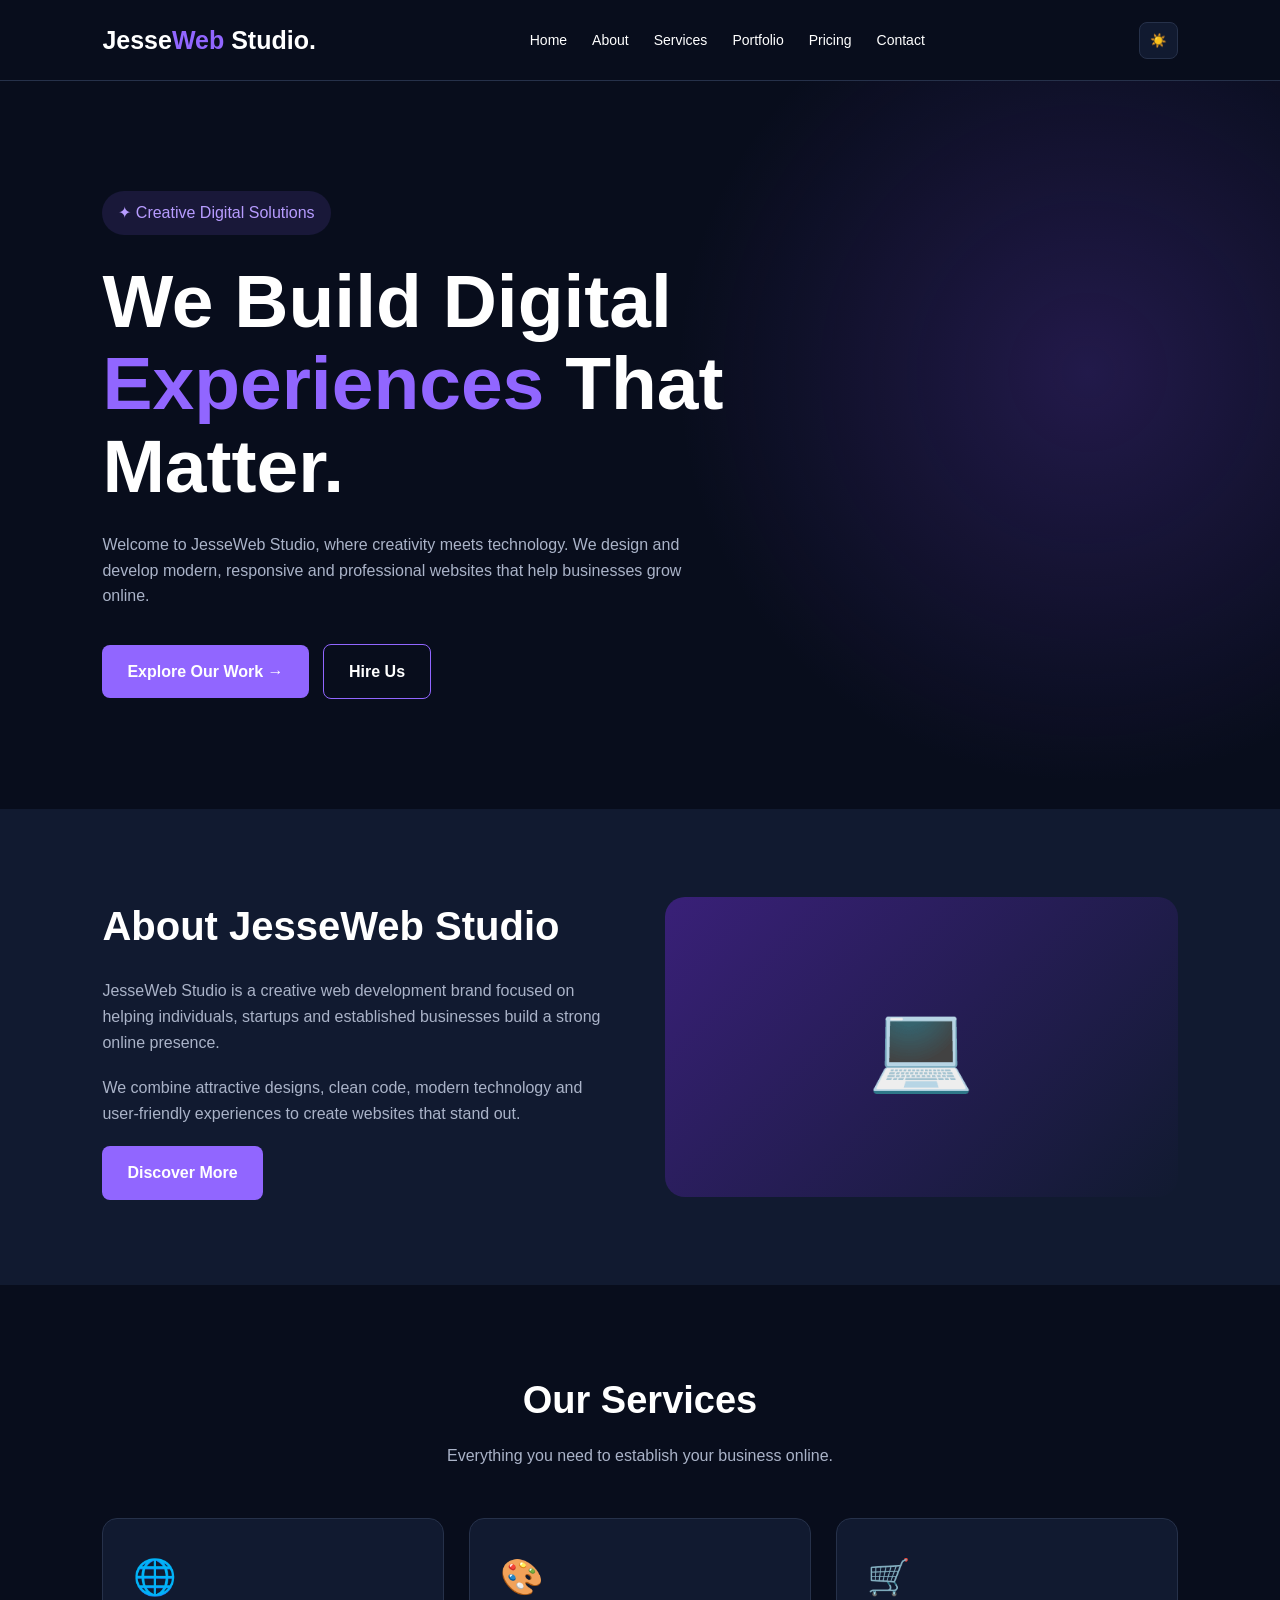
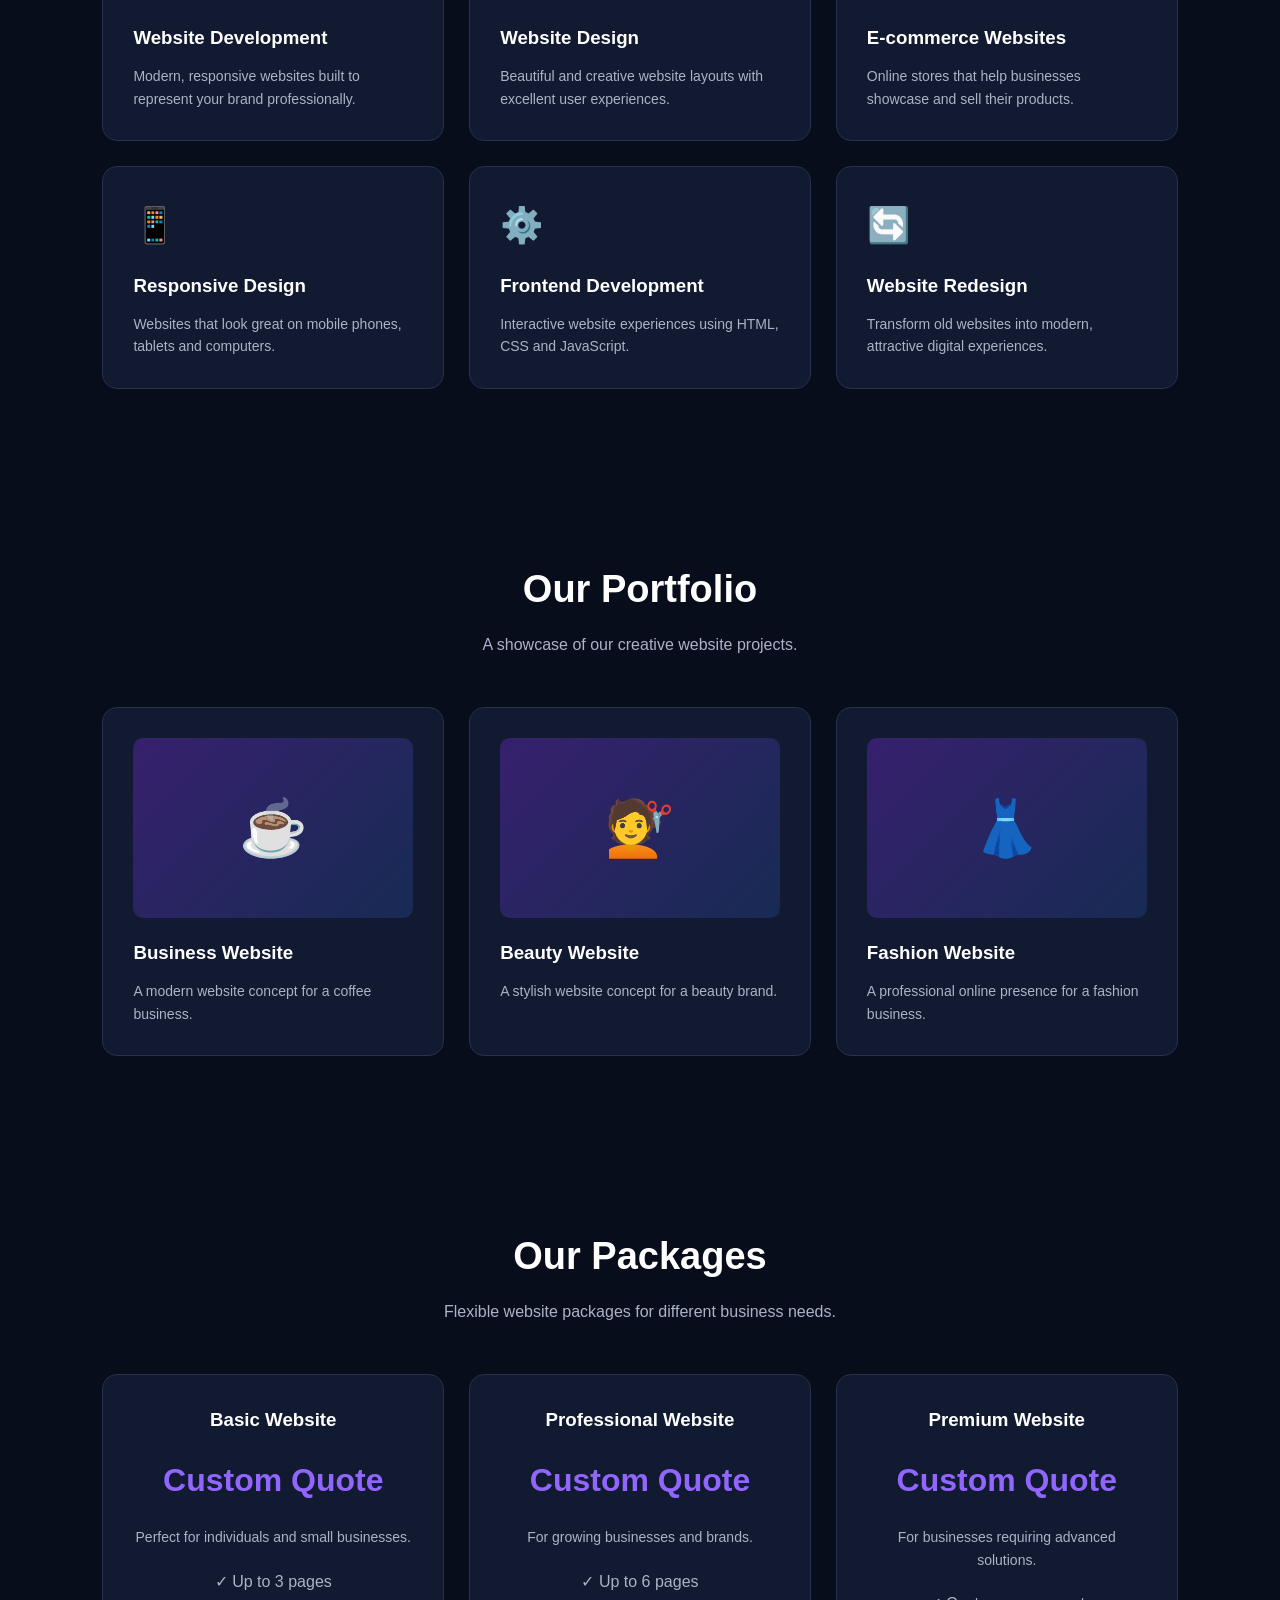
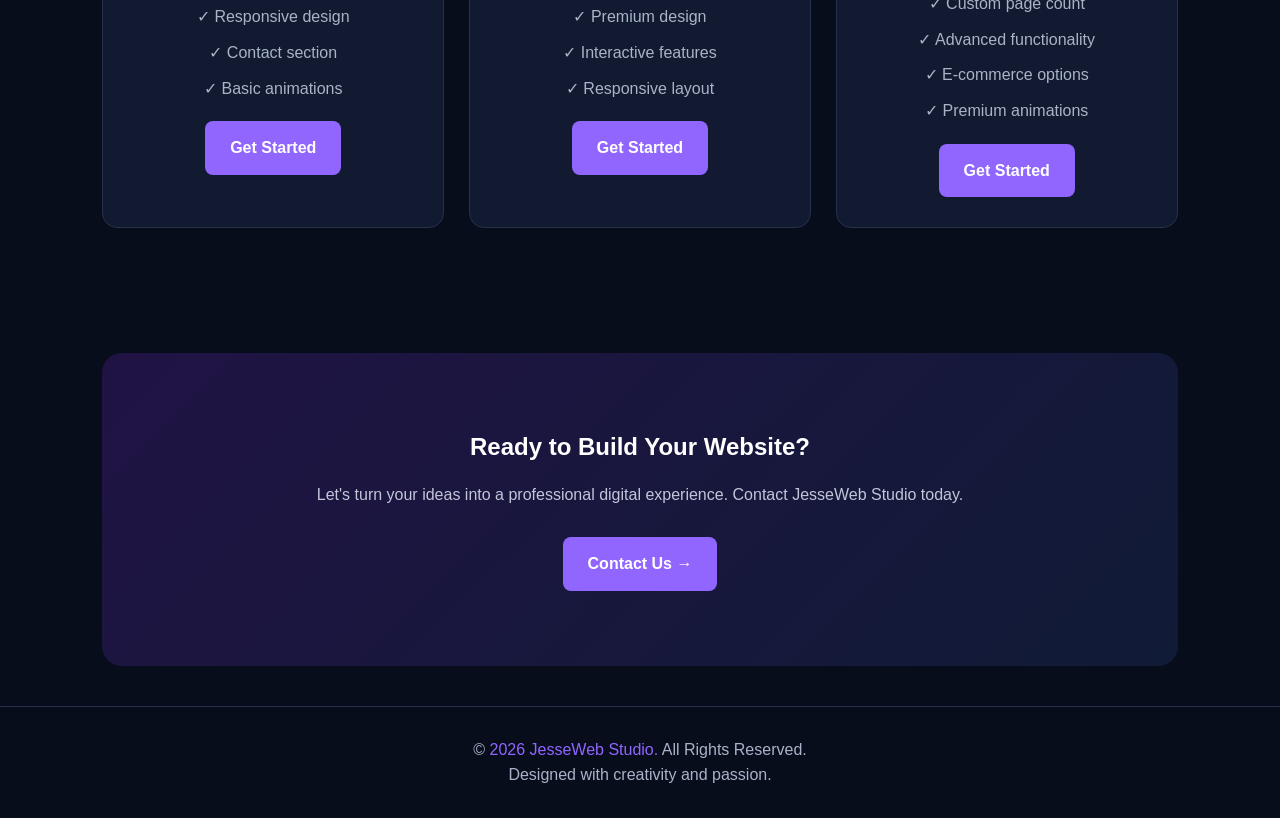
==== index.html @ 9bb4f91e "Add initial HTML structure for JesseWeb Studio This commit adds a complete HTML structure for the Je" ====
<!DOCTYPE html>
<html lang="en">
<head>
<meta charset="UTF-8">
<meta name="viewport" content="width=device-width, initial-scale=1.0">
<title>JesseWeb Studio | Web Development Agency</title>

<style>
* {
    margin: 0;
    padding: 0;
    box-sizing: border-box;
    scroll-behavior: smooth;
}

:root {
    --bg: #080d1c;
    --card: #111a30;
    --text: #ffffff;
    --muted: #aab3c8;
    --accent: #9166ff;
    --border: #26314a;
}

body.light {
    --bg: #f5f5ff;
    --card: #ffffff;
    --text: #15172b;
    --muted: #555d70;
    --border: #dedff0;
}

body {
    font-family: Arial, sans-serif;
    background: var(--bg);
    color: var(--text);
    transition: 0.4s;
    line-height: 1.6;
}

header {
    display: flex;
    justify-content: space-between;
    align-items: center;
    padding: 20px 8%;
    position: sticky;
    top: 0;
    z-index: 1000;
    background: var(--bg);
    border-bottom: 1px solid var(--border);
}

.logo {
    font-size: 25px;
    font-weight: bold;
}

.logo span {
    color: var(--accent);
}

nav {
    display: flex;
    gap: 25px;
}

nav a {
    text-decoration: none;
    color: var(--text);
    font-size: 14px;
}

nav a:hover {
    color: var(--accent);
}

.header-actions {
    display: flex;
    align-items: center;
    gap: 15px;
}

#themeBtn, .menu-btn {
    background: var(--card);
    color: var(--text);
    border: 1px solid var(--border);
    padding: 10px;
    border-radius: 8px;
    cursor: pointer;
}

.menu-btn {
    display: none;
}

.hero {
    min-height: 680px;
    padding: 110px 8%;
    display: flex;
    align-items: center;
    background:
      radial-gradient(circle at 85% 40%, #5632a655, transparent 35%),
      var(--bg);
}

.hero-content {
    max-width: 750px;
    animation: appear 1s ease;
}

.tag {
    color: #b79cff;
    background: #9166ff20;
    padding: 9px 16px;
    border-radius: 30px;
    display: inline-block;
    margin-bottom: 25px;
}

.hero h1 {
    font-size: clamp(42px, 7vw, 75px);
    line-height: 1.1;
    margin-bottom: 25px;
}

.hero h1 span {
    color: var(--accent);
}

.hero p {
    color: var(--muted);
    max-width: 580px;
    margin-bottom: 35px;
}

.btn {
    display: inline-block;
    background: var(--accent);
    color: white;
    padding: 14px 25px;
    text-decoration: none;
    border-radius: 8px;
    font-weight: bold;
    border: none;
    cursor: pointer;
    transition: 0.3s;
}

.btn:hover {
    transform: translateY(-4px);
    box-shadow: 0 10px 30px #9166ff55;
}

.btn-outline {
    background: transparent;
    border: 1px solid var(--accent);
    margin-left: 10px;
}

section {
    padding: 85px 8%;
}

.section-heading {
    text-align: center;
    margin-bottom: 50px;
}

.section-heading h2 {
    font-size: 38px;
    margin-bottom: 12px;
}

.section-heading p {
    color: var(--muted);
}

.services-grid, .portfolio-grid, .pricing-grid {
    display: grid;
    grid-template-columns: repeat(3, 1fr);
    gap: 25px;
}

.service-card, .project-card, .price-card {
    background: var(--card);
    padding: 30px;
    border: 1px solid var(--border);
    border-radius: 15px;
    transition: 0.4s;
}

.service-card:hover, .project-card:hover, .price-card:hover {
    transform: translateY(-10px);
    border-color: var(--accent);
}

.service-icon {
    font-size: 35px;
    margin-bottom: 18px;
}

.service-card h3, .project-card h3 {
    margin-bottom: 12px;
}

.service-card p, .project-card p, .price-card p {
    color: var(--muted);
    font-size: 14px;
}

.about {
    background: var(--card);
    display: grid;
    grid-template-columns: 1fr 1fr;
    gap: 50px;
    align-items: center;
}

.about h2 {
    font-size: 40px;
    margin-bottom: 20px;
}

.about p {
    color: var(--muted);
    margin-bottom: 20px;
}

.about-visual {
    min-height: 300px;
    display: grid;
    place-items: center;
    border-radius: 20px;
    background: linear-gradient(135deg, #392078, #111a30);
    font-size: 85px;
}

.project-preview {
    height: 180px;
    display: grid;
    place-items: center;
    background: linear-gradient(135deg, #37206e, #172b53);
    border-radius: 10px;
    margin-bottom: 20px;
    font-size: 55px;
}

.price-card {
    text-align: center;
}

.price-card h3 {
    margin-bottom: 15px;
}

.price {
    font-size: 32px;
    color: var(--accent);
    font-weight: bold;
    margin: 20px 0;
}

.price-card ul {
    list-style: none;
    color: var(--muted);
    margin: 20px 0;
}

.price-card li {
    margin: 10px 0;
}

.contact {
    text-align: center;
    background: linear-gradient(135deg, #201344, #101b36);
    border-radius: 20px;
    margin: 40px 8%;
    padding: 75px 25px;
}

.contact p {
    color: #c1c6d9;
    margin: 15px 0 30px;
}

footer {
    text-align: center;
    padding: 30px;
    color: var(--muted);
    border-top: 1px solid var(--border);
}

footer span {
    color: var(--accent);
}

.reveal {
    opacity: 0;
    transform: translateY(35px);
    transition: 0.8s;
}

.reveal.show {
    opacity: 1;
    transform: translateY(0);
}

@keyframes appear {
    from { opacity: 0; transform: translateY(30px); }
    to { opacity: 1; transform: translateY(0); }
}

@media(max-width: 850px) {
    nav {
        display: none;
        position: absolute;
        top: 75px;
        left: 0;
        width: 100%;
        padding: 25px;
        background: var(--card);
        flex-direction: column;
        text-align: center;
    }

    nav.active {
        display: flex;
    }

    .menu-btn {
        display: block;
    }

    .services-grid, .portfolio-grid, .pricing-grid {
        grid-template-columns: repeat(2, 1fr);
    }

    .about {
        grid-template-columns: 1fr;
    }
}

@media(max-width: 550px) {
    header { padding: 17px 5%; }
    .logo { font-size: 20px; }
    .hero { padding: 90px 6%; min-height: 580px; }
    section { padding: 65px 6%; }
    .services-grid, .portfolio-grid, .pricing-grid {
        grid-template-columns: 1fr;
    }
    .btn-outline {
        margin: 12px 0 0;
    }
    .contact { margin: 20px 5%; }
}
</style>
</head>

<body>

<header>
    <div class="logo">Jesse<span>Web</span> Studio.</div>

    <nav id="navLinks">
        <a href="#home">Home</a>
        <a href="#about">About</a>
        <a href="#services">Services</a>
        <a href="#portfolio">Portfolio</a>
        <a href="#pricing">Pricing</a>
        <a href="#contact">Contact</a>
    </nav>

    <div class="header-actions">
        <button id="themeBtn" aria-label="Toggle theme">☀️</button>
        <button class="menu-btn" id="menuBtn" aria-label="Open menu">☰</button>
    </div>
</header>

<main>
<section class="hero" id="home">
    <div class="hero-content">
        <span class="tag">✦ Creative Digital Solutions</span>

        <h1>We Build Digital
        <span>Experiences</span>
        That Matter.</h1>

        <p>
            Welcome to JesseWeb Studio, where creativity meets technology.
            We design and develop modern, responsive and professional
            websites that help businesses grow online.
        </p>

        <a href="#portfolio" class="btn">Explore Our Work →</a>
        <a href="#contact" class="btn btn-outline">Hire Us</a>
    </div>
</section>

<section class="about reveal" id="about">
    <div>
        <h2>About JesseWeb Studio</h2>
        <p>
            JesseWeb Studio is a creative web development brand focused
            on helping individuals, startups and established businesses
            build a strong online presence.
        </p>
        <p>
            We combine attractive designs, clean code, modern technology
            and user-friendly experiences to create websites that stand out.
        </p>
        <a href="#services" class="btn">Discover More</a>
    </div>

    <div class="about-visual">💻</div>
</section>

<section id="services">
    <div class="section-heading reveal">
        <h2>Our Services</h2>
        <p>Everything you need to establish your business online.</p>
    </div>

    <div class="services-grid">
        <div class="service-card reveal">
            <div class="service-icon">🌐</div>
            <h3>Website Development</h3>
            <p>Modern, responsive websites built to represent your brand professionally.</p>
        </div>

        <div class="service-card reveal">
            <div class="service-icon">🎨</div>
            <h3>Website Design</h3>
            <p>Beautiful and creative website layouts with excellent user experiences.</p>
        </div>

        <div class="service-card reveal">
            <div class="service-icon">🛒</div>
            <h3>E-commerce Websites</h3>
            <p>Online stores that help businesses showcase and sell their products.</p>
        </div>

        <div class="service-card reveal">
            <div class="service-icon">📱</div>
            <h3>Responsive Design</h3>
            <p>Websites that look great on mobile phones, tablets and computers.</p>
        </div>

        <div class="service-card reveal">
            <div class="service-icon">⚙️</div>
            <h3>Frontend Development</h3>
            <p>Interactive website experiences using HTML, CSS and JavaScript.</p>
        </div>

        <div class="service-card reveal">
            <div class="service-icon">🔄</div>
            <h3>Website Redesign</h3>
            <p>Transform old websites into modern, attractive digital experiences.</p>
        </div>
    </div>
</section>

<section id="portfolio">
    <div class="section-heading reveal">
        <h2>Our Portfolio</h2>
        <p>A showcase of our creative website projects.</p>
    </div>

    <div class="portfolio-grid">
        <div class="project-card reveal">
            <div class="project-preview">☕</div>
            <h3>Business Website</h3>
            <p>A modern website concept for a coffee business.</p>
        </div>

        <div class="project-card reveal">
            <div class="project-preview">💇</div>
            <h3>Beauty Website</h3>
            <p>A stylish website concept for a beauty brand.</p>
        </div>

        <div class="project-card reveal">
            <div class="project-preview">👗</div>
            <h3>Fashion Website</h3>
            <p>A professional online presence for a fashion business.</p>
        </div>
    </div>
</section>

<section id="pricing">
    <div class="section-heading reveal">
        <h2>Our Packages</h2>
        <p>Flexible website packages for different business needs.</p>
    </div>

    <div class="pricing-grid">
        <div class="price-card reveal">
            <h3>Basic Website</h3>
            <div class="price">Custom Quote</div>
            <p>Perfect for individuals and small businesses.</p>
            <ul>
                <li>✓ Up to 3 pages</li>
                <li>✓ Responsive design</li>
                <li>✓ Contact section</li>
                <li>✓ Basic animations</li>
            </ul>
            <a href="#contact" class="btn">Get Started</a>
        </div>

        <div class="price-card reveal">
            <h3>Professional Website</h3>
            <div class="price">Custom Quote</div>
            <p>For growing businesses and brands.</p>
            <ul>
                <li>✓ Up to 6 pages</li>
                <li>✓ Premium design</li>
                <li>✓ Interactive features</li>
                <li>✓ Responsive layout</li>
            </ul>
            <a href="#contact" class="btn">Get Started</a>
        </div>

        <div class="price-card reveal">
            <h3>Premium Website</h3>
            <div class="price">Custom Quote</div>
            <p>For businesses requiring advanced solutions.</p>
            <ul>
                <li>✓ Custom page count</li>
                <li>✓ Advanced functionality</li>
                <li>✓ E-commerce options</li>
                <li>✓ Premium animations</li>
            </ul>
            <a href="#contact" class="btn">Get Started</a>
        </div>
    </div>
</section>

<section class="contact reveal" id="contact">
    <h2>Ready to Build Your Website?</h2>
    <p>
        Let's turn your ideas into a professional digital experience.
        Contact JesseWeb Studio today.
    </p>
    <a href="mailto:your-email@example.com" class="btn">
        Contact Us →
    </a>
</section>
</main>

<footer>
    <p>© <span id="year"></span> <span>JesseWeb Studio.</span> All Rights Reserved.</p>
    <p>Designed with creativity and passion.</p>
</footer>

<script>
// MOBILE NAVIGATION
const menuBtn = document.getElementById("menuBtn");
const navLinks = document.getElementById("navLinks");

menuBtn.addEventListener("click", () => {
    navLinks.classList.toggle("active");
    menuBtn.textContent =
        navLinks.classList.contains("active") ? "✕" : "☰";
});

document.querySelectorAll("#navLinks a").forEach(link => {
    link.addEventListener("click", () => {
        navLinks.classList.remove("active");
        menuBtn.textContent = "☰";
    });
});

// DARK AND LIGHT MODE
const themeBtn = document.getElementById("themeBtn");

themeBtn.addEventListener("click", () => {
    document.body.classList.toggle("light");

    themeBtn.textContent =
        document.body.classList.contains("light") ? "🌙" : "☀️";
});

// SCROLL ANIMATIONS
const observer = new IntersectionObserver(entries => {
    entries.forEach(entry => {
        if (entry.isIntersecting) {
            entry.target.classList.add("show");
        }
    });
}, { threshold: 0.12 });

document.querySelectorAll(".reveal").forEach(element => {
    observer.observe(element);
});

// AUTOMATIC COPYRIGHT YEAR
document.getElementById("year").textContent =
    new Date().getFullYear();

</script>

</body>
</html>
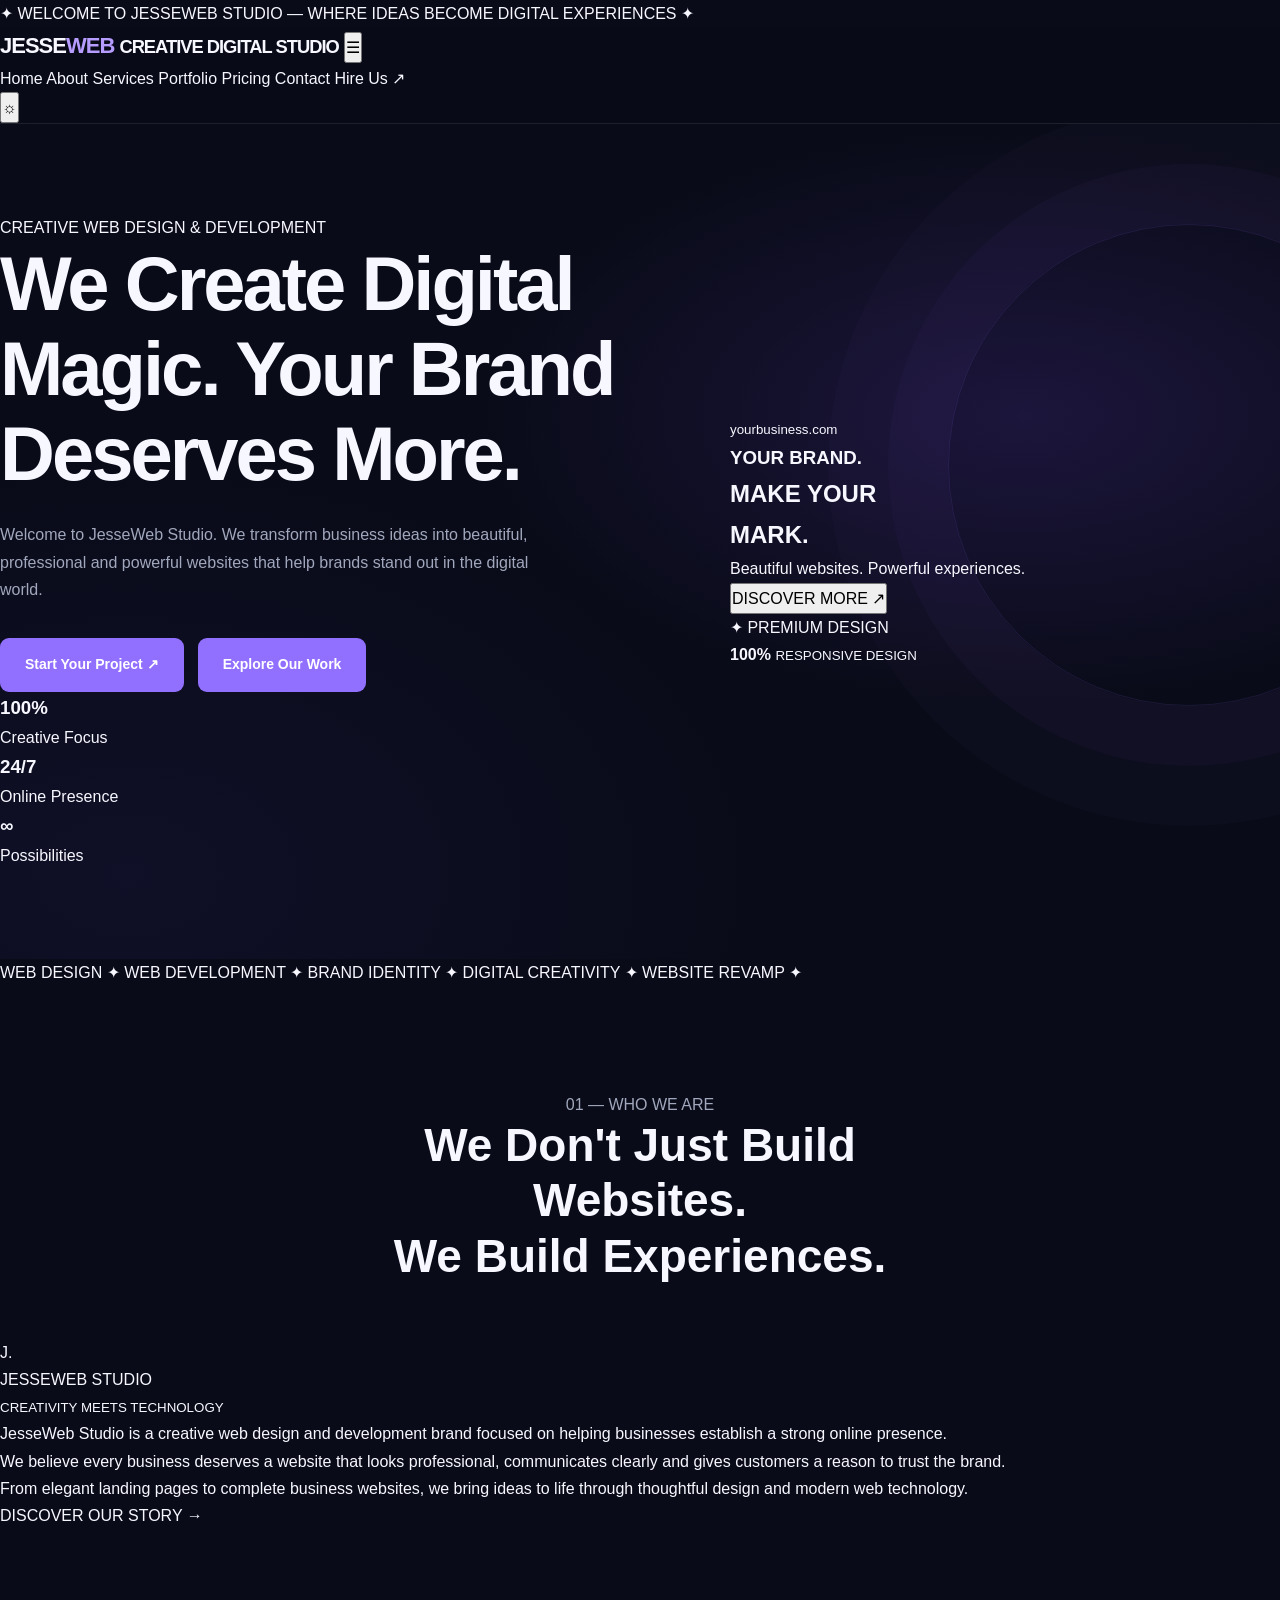
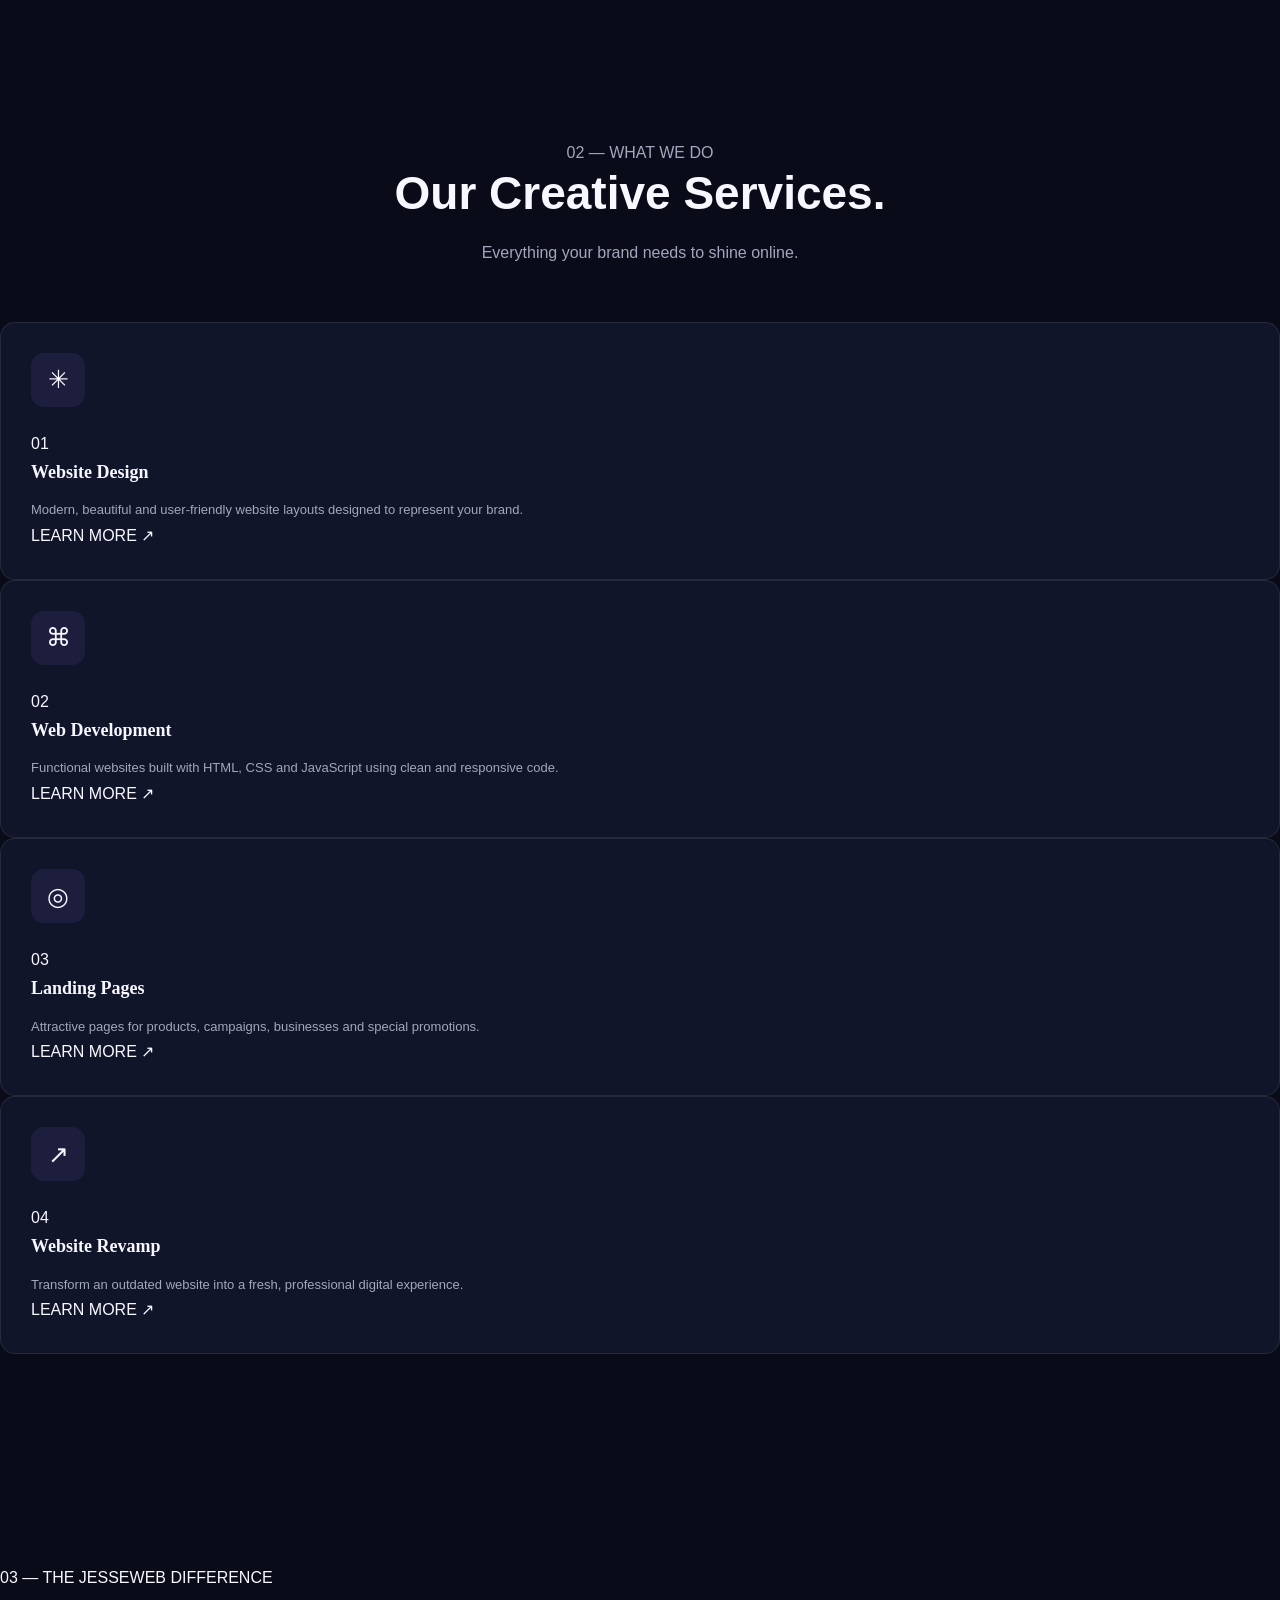
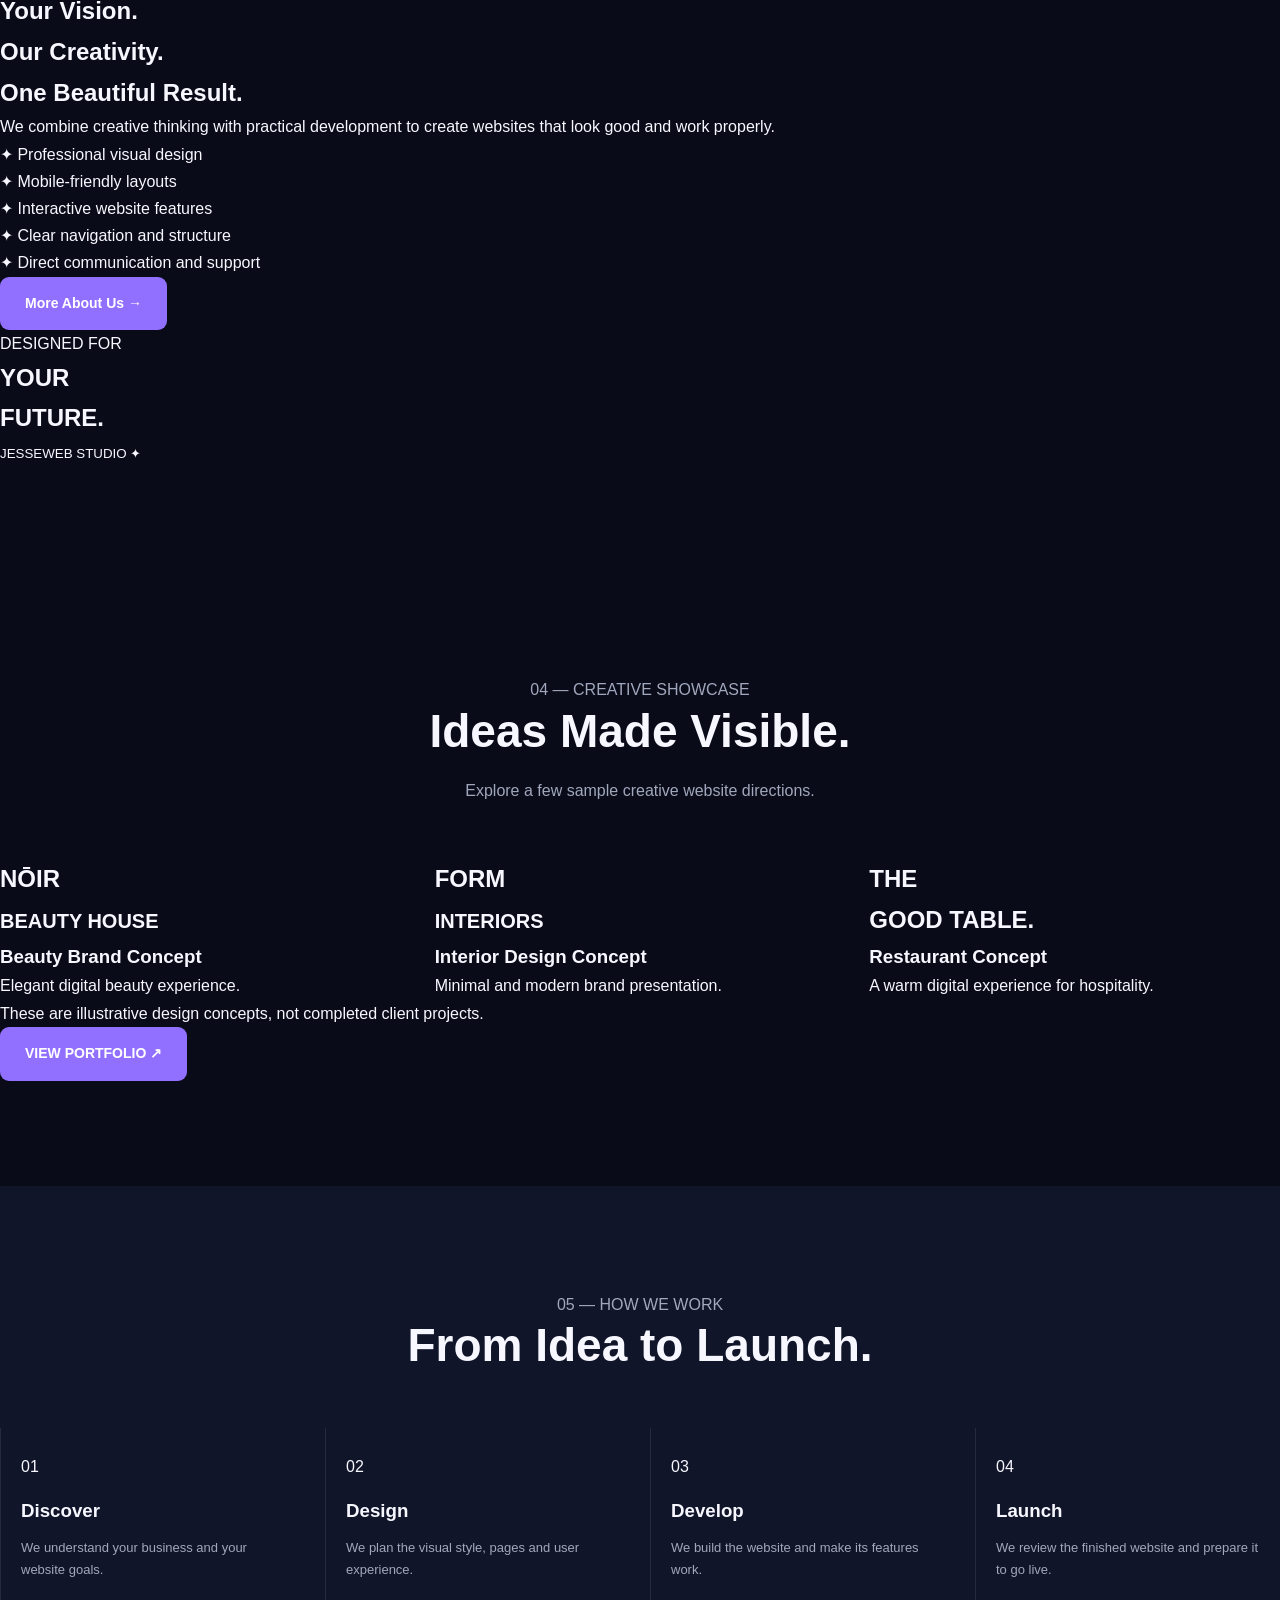
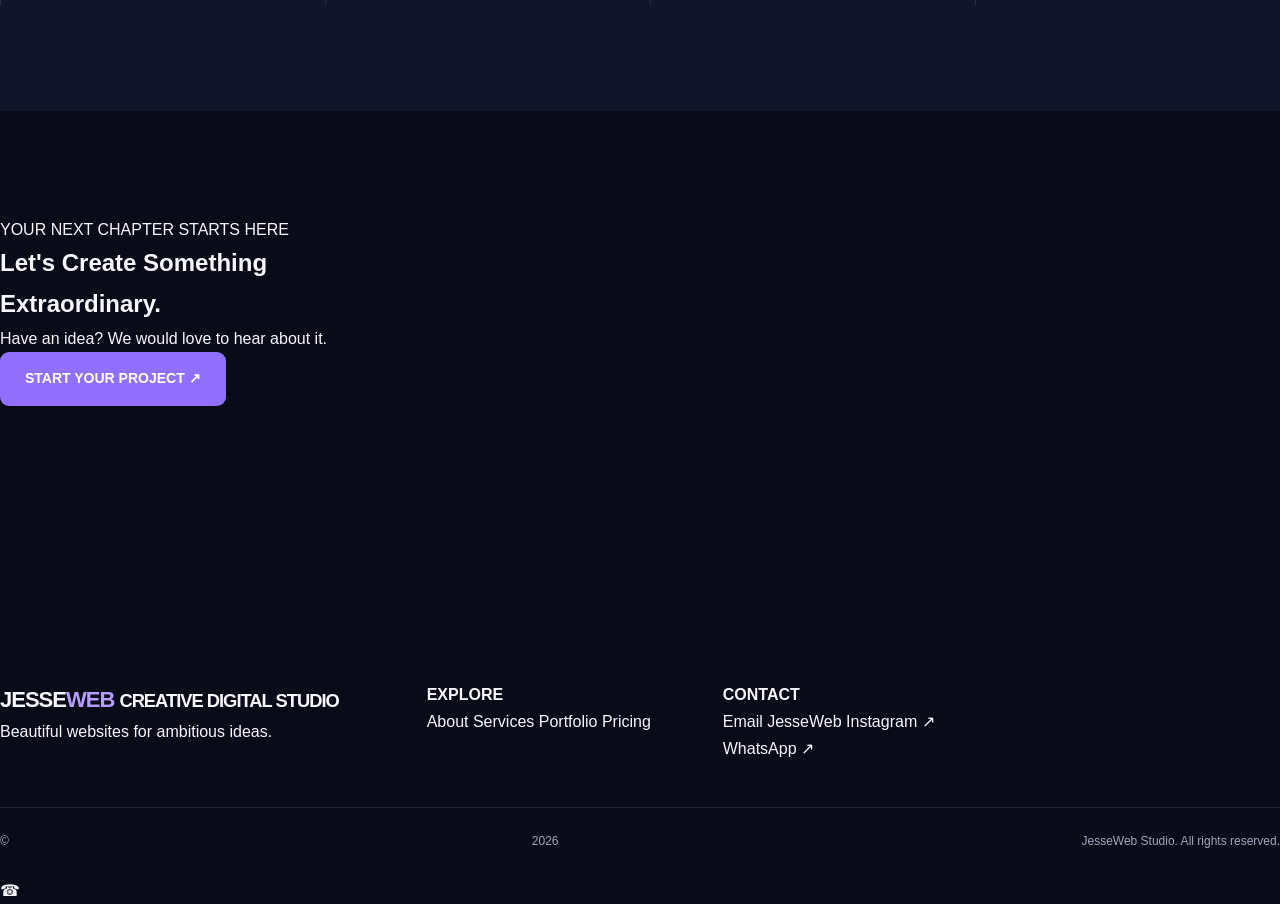
==== commit a2b9987d: "Enhance index.html with meta tags and layout updates Added meta description and stylesheet link, upd" ====
--- a/index.html
+++ b/index.html
@@ -2,602 +2,398 @@
 <!DOCTYPE html>
 <html lang="en">
 <head>
-<meta charset="UTF-8">
-<meta name="viewport" content="width=device-width, initial-scale=1.0">
-<title>JesseWeb Studio | Web Development Agency</title>
-
-<style>
-* {
-    margin: 0;
-    padding: 0;
-    box-sizing: border-box;
-    scroll-behavior: smooth;
-}
-
-:root {
-    --bg: #080d1c;
-    --card: #111a30;
-    --text: #ffffff;
-    --muted: #aab3c8;
-    --accent: #9166ff;
-    --border: #26314a;
-}
-
-body.light {
-    --bg: #f5f5ff;
-    --card: #ffffff;
-    --text: #15172b;
-    --muted: #555d70;
-    --border: #dedff0;
-}
-
-body {
-    font-family: Arial, sans-serif;
-    background: var(--bg);
-    color: var(--text);
-    transition: 0.4s;
-    line-height: 1.6;
-}
-
-header {
-    display: flex;
-    justify-content: space-between;
-    align-items: center;
-    padding: 20px 8%;
-    position: sticky;
-    top: 0;
-    z-index: 1000;
-    background: var(--bg);
-    border-bottom: 1px solid var(--border);
-}
-
-.logo {
-    font-size: 25px;
-    font-weight: bold;
-}
-
-.logo span {
-    color: var(--accent);
-}
-
-nav {
-    display: flex;
-    gap: 25px;
-}
-
-nav a {
-    text-decoration: none;
-    color: var(--text);
-    font-size: 14px;
-}
-
-nav a:hover {
-    color: var(--accent);
-}
-
-.header-actions {
-    display: flex;
-    align-items: center;
-    gap: 15px;
-}
-
-#themeBtn, .menu-btn {
-    background: var(--card);
-    color: var(--text);
-    border: 1px solid var(--border);
-    padding: 10px;
-    border-radius: 8px;
-    cursor: pointer;
-}
-
-.menu-btn {
-    display: none;
-}
-
-.hero {
-    min-height: 680px;
-    padding: 110px 8%;
-    display: flex;
-    align-items: center;
-    background:
-      radial-gradient(circle at 85% 40%, #5632a655, transparent 35%),
-      var(--bg);
-}
-
-.hero-content {
-    max-width: 750px;
-    animation: appear 1s ease;
-}
-
-.tag {
-    color: #b79cff;
-    background: #9166ff20;
-    padding: 9px 16px;
-    border-radius: 30px;
-    display: inline-block;
-    margin-bottom: 25px;
-}
-
-.hero h1 {
-    font-size: clamp(42px, 7vw, 75px);
-    line-height: 1.1;
-    margin-bottom: 25px;
-}
-
-.hero h1 span {
-    color: var(--accent);
-}
-
-.hero p {
-    color: var(--muted);
-    max-width: 580px;
-    margin-bottom: 35px;
-}
-
-.btn {
-    display: inline-block;
-    background: var(--accent);
-    color: white;
-    padding: 14px 25px;
-    text-decoration: none;
-    border-radius: 8px;
-    font-weight: bold;
-    border: none;
-    cursor: pointer;
-    transition: 0.3s;
-}
-
-.btn:hover {
-    transform: translateY(-4px);
-    box-shadow: 0 10px 30px #9166ff55;
-}
-
-.btn-outline {
-    background: transparent;
-    border: 1px solid var(--accent);
-    margin-left: 10px;
-}
-
-section {
-    padding: 85px 8%;
-}
-
-.section-heading {
-    text-align: center;
-    margin-bottom: 50px;
-}
-
-.section-heading h2 {
-    font-size: 38px;
-    margin-bottom: 12px;
-}
-
-.section-heading p {
-    color: var(--muted);
-}
-
-.services-grid, .portfolio-grid, .pricing-grid {
-    display: grid;
-    grid-template-columns: repeat(3, 1fr);
-    gap: 25px;
-}
-
-.service-card, .project-card, .price-card {
-    background: var(--card);
-    padding: 30px;
-    border: 1px solid var(--border);
-    border-radius: 15px;
-    transition: 0.4s;
-}
-
-.service-card:hover, .project-card:hover, .price-card:hover {
-    transform: translateY(-10px);
-    border-color: var(--accent);
-}
-
-.service-icon {
-    font-size: 35px;
-    margin-bottom: 18px;
-}
-
-.service-card h3, .project-card h3 {
-    margin-bottom: 12px;
-}
-
-.service-card p, .project-card p, .price-card p {
-    color: var(--muted);
-    font-size: 14px;
-}
-
-.about {
-    background: var(--card);
-    display: grid;
-    grid-template-columns: 1fr 1fr;
-    gap: 50px;
-    align-items: center;
-}
-
-.about h2 {
-    font-size: 40px;
-    margin-bottom: 20px;
-}
-
-.about p {
-    color: var(--muted);
-    margin-bottom: 20px;
-}
-
-.about-visual {
-    min-height: 300px;
-    display: grid;
-    place-items: center;
-    border-radius: 20px;
-    background: linear-gradient(135deg, #392078, #111a30);
-    font-size: 85px;
-}
-
-.project-preview {
-    height: 180px;
-    display: grid;
-    place-items: center;
-    background: linear-gradient(135deg, #37206e, #172b53);
-    border-radius: 10px;
-    margin-bottom: 20px;
-    font-size: 55px;
-}
-
-.price-card {
-    text-align: center;
-}
-
-.price-card h3 {
-    margin-bottom: 15px;
-}
-
-.price {
-    font-size: 32px;
-    color: var(--accent);
-    font-weight: bold;
-    margin: 20px 0;
-}
-
-.price-card ul {
-    list-style: none;
-    color: var(--muted);
-    margin: 20px 0;
-}
-
-.price-card li {
-    margin: 10px 0;
-}
-
-.contact {
-    text-align: center;
-    background: linear-gradient(135deg, #201344, #101b36);
-    border-radius: 20px;
-    margin: 40px 8%;
-    padding: 75px 25px;
-}
-
-.contact p {
-    color: #c1c6d9;
-    margin: 15px 0 30px;
-}
-
-footer {
-    text-align: center;
-    padding: 30px;
-    color: var(--muted);
-    border-top: 1px solid var(--border);
-}
-
-footer span {
-    color: var(--accent);
-}
-
-.reveal {
-    opacity: 0;
-    transform: translateY(35px);
-    transition: 0.8s;
-}
-
-.reveal.show {
-    opacity: 1;
-    transform: translateY(0);
-}
-
-@keyframes appear {
-    from { opacity: 0; transform: translateY(30px); }
-    to { opacity: 1; transform: translateY(0); }
-}
-
-@media(max-width: 850px) {
-    nav {
-        display: none;
-        position: absolute;
-        top: 75px;
-        left: 0;
-        width: 100%;
-        padding: 25px;
-        background: var(--card);
-        flex-direction: column;
-        text-align: center;
-    }
-
-    nav.active {
-        display: flex;
-    }
-
-    .menu-btn {
-        display: block;
-    }
-
-    .services-grid, .portfolio-grid, .pricing-grid {
-        grid-template-columns: repeat(2, 1fr);
-    }
-
-    .about {
-        grid-template-columns: 1fr;
-    }
-}
-
-@media(max-width: 550px) {
-    header { padding: 17px 5%; }
-    .logo { font-size: 20px; }
-    .hero { padding: 90px 6%; min-height: 580px; }
-    section { padding: 65px 6%; }
-    .services-grid, .portfolio-grid, .pricing-grid {
-        grid-template-columns: 1fr;
-    }
-    .btn-outline {
-        margin: 12px 0 0;
-    }
-    .contact { margin: 20px 5%; }
-}
-</style>
+    <meta charset="UTF-8">
+    <meta name="viewport" content="width=device-width, initial-scale=1.0">
+    <meta name="description" content="JesseWeb Studio creates beautiful, professional websites for businesses and brands.">
+    <title>JesseWeb Studio | Premium Web Design</title>
+    <link rel="stylesheet" href="style.css">
+    <script src="script.js" defer></script>
 </head>
-
 <body>
 
-<header>
-    <div class="logo">Jesse<span>Web</span> Studio.</div>
-
-    <nav id="navLinks">
-        <a href="#home">Home</a>
-        <a href="#about">About</a>
-        <a href="#services">Services</a>
-        <a href="#portfolio">Portfolio</a>
-        <a href="#pricing">Pricing</a>
-        <a href="#contact">Contact</a>
-    </nav>
-
-    <div class="header-actions">
-        <button id="themeBtn" aria-label="Toggle theme">☀️</button>
-        <button class="menu-btn" id="menuBtn" aria-label="Open menu">☰</button>
+    <!-- ANNOUNCEMENT -->
+    <div class="announcement">
+        ✦ WELCOME TO JESSEWEB STUDIO — WHERE IDEAS BECOME DIGITAL EXPERIENCES ✦
     </div>
-</header>
-
-<main>
-<section class="hero" id="home">
-    <div class="hero-content">
-        <span class="tag">✦ Creative Digital Solutions</span>
-
-        <h1>We Build Digital
-        <span>Experiences</span>
-        That Matter.</h1>
-
-        <p>
-            Welcome to JesseWeb Studio, where creativity meets technology.
-            We design and develop modern, responsive and professional
-            websites that help businesses grow online.
+
+    <!-- NAVIGATION -->
+    <header class="header">
+        <a href="index.html" class="logo">
+            JESSE<span>WEB</span>
+            <small>CREATIVE DIGITAL STUDIO</small>
+        </a>
+
+        <button class="menu-toggle" id="menuToggle">☰</button>
+
+        <nav id="mainNav">
+            <a href="index.html" class="active">Home</a>
+            <a href="about.html">About</a>
+            <a href="services.html">Services</a>
+            <a href="portfolio.html">Portfolio</a>
+            <a href="pricing.html">Pricing</a>
+            <a href="contact.html">Contact</a>
+            <a href="contact.html" class="nav-button">Hire Us ↗</a>
+        </nav>
+
+        <button id="themeToggle" class="theme-toggle">☼</button>
+    </header>
+
+    <!-- HERO -->
+    <section class="hero">
+        <div class="hero-content reveal">
+            <p class="eyebrow">CREATIVE WEB DESIGN & DEVELOPMENT</p>
+
+            <h1>
+                We Create
+                <span>Digital Magic.</span>
+                Your Brand Deserves More.
+            </h1>
+
+            <p class="hero-description">
+                Welcome to JesseWeb Studio. We transform business ideas
+                into beautiful, professional and powerful websites that
+                help brands stand out in the digital world.
+            </p>
+
+            <div class="hero-buttons">
+                <a href="contact.html" class="btn gold-btn">
+                    Start Your Project ↗
+                </a>
+
+                <a href="portfolio.html" class="btn outline-btn">
+                    Explore Our Work
+                </a>
+            </div>
+
+            <div class="hero-stats">
+                <div>
+                    <h3>100%</h3>
+                    <p>Creative Focus</p>
+                </div>
+
+                <div>
+                    <h3>24/7</h3>
+                    <p>Online Presence</p>
+                </div>
+
+                <div>
+                    <h3>∞</h3>
+                    <p>Possibilities</p>
+                </div>
+            </div>
+        </div>
+
+        <div class="hero-visual reveal">
+            <div class="gold-circle"></div>
+
+            <div class="website-preview">
+                <div class="preview-top">
+                    <span></span>
+                    <span></span>
+                    <span></span>
+                    <small>yourbusiness.com</small>
+                </div>
+
+                <div class="preview-content">
+                    <h3>YOUR BRAND.</h3>
+                    <h2>MAKE YOUR<br><span>MARK.</span></h2>
+                    <p>Beautiful websites. Powerful experiences.</p>
+                    <button>DISCOVER MORE ↗</button>
+                </div>
+            </div>
+
+            <div class="floating-card">
+                ✦ PREMIUM DESIGN
+            </div>
+
+            <div class="floating-card second-card">
+                <strong>100%</strong>
+                <small>RESPONSIVE DESIGN</small>
+            </div>
+        </div>
+    </section>
+
+    <!-- MOVING STRIP -->
+    <section class="moving-strip">
+        <div>
+            WEB DESIGN ✦ WEB DEVELOPMENT ✦ BRAND IDENTITY ✦
+            DIGITAL CREATIVITY ✦ WEBSITE REVAMP ✦
+        </div>
+    </section>
+
+    <!-- ABOUT PREVIEW -->
+    <section class="about-preview section">
+        <div class="section-heading reveal">
+            <p class="eyebrow">01 — WHO WE ARE</p>
+            <h2>We Don't Just Build Websites.<br>
+                <span>We Build Experiences.</span>
+            </h2>
+        </div>
+
+        <div class="about-columns">
+            <div class="about-decoration reveal">
+                <div class="big-letter">J.</div>
+                <p>JESSEWEB STUDIO</p>
+                <small>CREATIVITY MEETS TECHNOLOGY</small>
+            </div>
+
+            <div class="about-text reveal">
+                <p>
+                    JesseWeb Studio is a creative web design and development
+                    brand focused on helping businesses establish a strong
+                    online presence.
+                </p>
+
+                <p>
+                    We believe every business deserves a website that looks
+                    professional, communicates clearly and gives customers
+                    a reason to trust the brand.
+                </p>
+
+                <p>
+                    From elegant landing pages to complete business websites,
+                    we bring ideas to life through thoughtful design and
+                    modern web technology.
+                </p>
+
+                <a href="about.html" class="text-link">
+                    DISCOVER OUR STORY →
+                </a>
+            </div>
+        </div>
+    </section>
+
+    <!-- SERVICES -->
+    <section class="services-section section">
+        <div class="section-heading reveal">
+            <p class="eyebrow">02 — WHAT WE DO</p>
+            <h2>Our Creative <span>Services.</span></h2>
+            <p>Everything your brand needs to shine online.</p>
+        </div>
+
+        <div class="service-grid">
+            <article class="service-card reveal">
+                <div class="service-icon">✳</div>
+                <span>01</span>
+                <h3>Website Design</h3>
+                <p>
+                    Modern, beautiful and user-friendly website layouts
+                    designed to represent your brand.
+                </p>
+                <a href="services.html">LEARN MORE ↗</a>
+            </article>
+
+            <article class="service-card reveal">
+                <div class="service-icon">⌘</div>
+                <span>02</span>
+                <h3>Web Development</h3>
+                <p>
+                    Functional websites built with HTML, CSS and JavaScript
+                    using clean and responsive code.
+                </p>
+                <a href="services.html">LEARN MORE ↗</a>
+            </article>
+
+            <article class="service-card reveal">
+                <div class="service-icon">◎</div>
+                <span>03</span>
+                <h3>Landing Pages</h3>
+                <p>
+                    Attractive pages for products, campaigns, businesses
+                    and special promotions.
+                </p>
+                <a href="services.html">LEARN MORE ↗</a>
+            </article>
+
+            <article class="service-card reveal">
+                <div class="service-icon">↗</div>
+                <span>04</span>
+                <h3>Website Revamp</h3>
+                <p>
+                    Transform an outdated website into a fresh,
+                    professional digital experience.
+                </p>
+                <a href="services.html">LEARN MORE ↗</a>
+            </article>
+        </div>
+    </section>
+
+    <!-- WHY CHOOSE US -->
+    <section class="why-section section">
+        <div class="why-text reveal">
+            <p class="eyebrow">03 — THE JESSEWEB DIFFERENCE</p>
+
+            <h2>
+                Your Vision.<br>
+                Our Creativity.<br>
+                <span>One Beautiful Result.</span>
+            </h2>
+
+            <p>
+                We combine creative thinking with practical development
+                to create websites that look good and work properly.
+            </p>
+
+            <ul>
+                <li>✦ Professional visual design</li>
+                <li>✦ Mobile-friendly layouts</li>
+                <li>✦ Interactive website features</li>
+                <li>✦ Clear navigation and structure</li>
+                <li>✦ Direct communication and support</li>
+            </ul>
+
+            <a href="about.html" class="btn gold-btn">
+                More About Us →
+            </a>
+        </div>
+
+        <div class="why-art reveal">
+            <div class="why-art-inner">
+                <p>DESIGNED FOR</p>
+                <h2>YOUR<br><span>FUTURE.</span></h2>
+                <div class="gold-line"></div>
+                <small>JESSEWEB STUDIO ✦</small>
+            </div>
+        </div>
+    </section>
+
+    <!-- PORTFOLIO -->
+    <section class="portfolio-section section">
+        <div class="section-heading reveal">
+            <p class="eyebrow">04 — CREATIVE SHOWCASE</p>
+            <h2>Ideas Made <span>Visible.</span></h2>
+            <p>Explore a few sample creative website directions.</p>
+        </div>
+
+        <div class="portfolio-grid">
+            <article class="portfolio-card reveal">
+                <div class="portfolio-art beauty">
+                    <h2>NŌIR<br><small>BEAUTY HOUSE</small></h2>
+                </div>
+                <h3>Beauty Brand Concept</h3>
+                <p>Elegant digital beauty experience.</p>
+            </article>
+
+            <article class="portfolio-card reveal">
+                <div class="portfolio-art interior">
+                    <h2>FORM<br><small>INTERIORS</small></h2>
+                </div>
+                <h3>Interior Design Concept</h3>
+                <p>Minimal and modern brand presentation.</p>
+            </article>
+
+            <article class="portfolio-card reveal">
+                <div class="portfolio-art restaurant">
+                    <h2>THE<br>GOOD TABLE.</h2>
+                </div>
+                <h3>Restaurant Concept</h3>
+                <p>A warm digital experience for hospitality.</p>
+            </article>
+        </div>
+
+        <p class="small-note">
+            These are illustrative design concepts, not completed client projects.
         </p>
 
-        <a href="#portfolio" class="btn">Explore Our Work →</a>
-        <a href="#contact" class="btn btn-outline">Hire Us</a>
-    </div>
-</section>
-
-<section class="about reveal" id="about">
-    <div>
-        <h2>About JesseWeb Studio</h2>
-        <p>
-            JesseWeb Studio is a creative web development brand focused
-            on helping individuals, startups and established businesses
-            build a strong online presence.
-        </p>
-        <p>
-            We combine attractive designs, clean code, modern technology
-            and user-friendly experiences to create websites that stand out.
-        </p>
-        <a href="#services" class="btn">Discover More</a>
-    </div>
-
-    <div class="about-visual">💻</div>
-</section>
-
-<section id="services">
-    <div class="section-heading reveal">
-        <h2>Our Services</h2>
-        <p>Everything you need to establish your business online.</p>
-    </div>
-
-    <div class="services-grid">
-        <div class="service-card reveal">
-            <div class="service-icon">🌐</div>
-            <h3>Website Development</h3>
-            <p>Modern, responsive websites built to represent your brand professionally.</p>
-        </div>
-
-        <div class="service-card reveal">
-            <div class="service-icon">🎨</div>
-            <h3>Website Design</h3>
-            <p>Beautiful and creative website layouts with excellent user experiences.</p>
-        </div>
-
-        <div class="service-card reveal">
-            <div class="service-icon">🛒</div>
-            <h3>E-commerce Websites</h3>
-            <p>Online stores that help businesses showcase and sell their products.</p>
-        </div>
-
-        <div class="service-card reveal">
-            <div class="service-icon">📱</div>
-            <h3>Responsive Design</h3>
-            <p>Websites that look great on mobile phones, tablets and computers.</p>
-        </div>
-
-        <div class="service-card reveal">
-            <div class="service-icon">⚙️</div>
-            <h3>Frontend Development</h3>
-            <p>Interactive website experiences using HTML, CSS and JavaScript.</p>
-        </div>
-
-        <div class="service-card reveal">
-            <div class="service-icon">🔄</div>
-            <h3>Website Redesign</h3>
-            <p>Transform old websites into modern, attractive digital experiences.</p>
-        </div>
-    </div>
-</section>
-
-<section id="portfolio">
-    <div class="section-heading reveal">
-        <h2>Our Portfolio</h2>
-        <p>A showcase of our creative website projects.</p>
-    </div>
-
-    <div class="portfolio-grid">
-        <div class="project-card reveal">
-            <div class="project-preview">☕</div>
-            <h3>Business Website</h3>
-            <p>A modern website concept for a coffee business.</p>
-        </div>
-
-        <div class="project-card reveal">
-            <div class="project-preview">💇</div>
-            <h3>Beauty Website</h3>
-            <p>A stylish website concept for a beauty brand.</p>
-        </div>
-
-        <div class="project-card reveal">
-            <div class="project-preview">👗</div>
-            <h3>Fashion Website</h3>
-            <p>A professional online presence for a fashion business.</p>
-        </div>
-    </div>
-</section>
-
-<section id="pricing">
-    <div class="section-heading reveal">
-        <h2>Our Packages</h2>
-        <p>Flexible website packages for different business needs.</p>
-    </div>
-
-    <div class="pricing-grid">
-        <div class="price-card reveal">
-            <h3>Basic Website</h3>
-            <div class="price">Custom Quote</div>
-            <p>Perfect for individuals and small businesses.</p>
-            <ul>
-                <li>✓ Up to 3 pages</li>
-                <li>✓ Responsive design</li>
-                <li>✓ Contact section</li>
-                <li>✓ Basic animations</li>
-            </ul>
-            <a href="#contact" class="btn">Get Started</a>
-        </div>
-
-        <div class="price-card reveal">
-            <h3>Professional Website</h3>
-            <div class="price">Custom Quote</div>
-            <p>For growing businesses and brands.</p>
-            <ul>
-                <li>✓ Up to 6 pages</li>
-                <li>✓ Premium design</li>
-                <li>✓ Interactive features</li>
-                <li>✓ Responsive layout</li>
-            </ul>
-            <a href="#contact" class="btn">Get Started</a>
-        </div>
-
-        <div class="price-card reveal">
-            <h3>Premium Website</h3>
-            <div class="price">Custom Quote</div>
-            <p>For businesses requiring advanced solutions.</p>
-            <ul>
-                <li>✓ Custom page count</li>
-                <li>✓ Advanced functionality</li>
-                <li>✓ E-commerce options</li>
-                <li>✓ Premium animations</li>
-            </ul>
-            <a href="#contact" class="btn">Get Started</a>
-        </div>
-    </div>
-</section>
-
-<section class="contact reveal" id="contact">
-    <h2>Ready to Build Your Website?</h2>
-    <p>
-        Let's turn your ideas into a professional digital experience.
-        Contact JesseWeb Studio today.
-    </p>
-    <a href="mailto:your-email@example.com" class="btn">
-        Contact Us →
+        <div class="center">
+            <a href="portfolio.html" class="btn outline-btn">
+                VIEW PORTFOLIO ↗
+            </a>
+        </div>
+    </section>
+
+    <!-- PROCESS -->
+    <section class="process-section section">
+        <div class="section-heading reveal">
+            <p class="eyebrow">05 — HOW WE WORK</p>
+            <h2>From Idea to <span>Launch.</span></h2>
+        </div>
+
+        <div class="process-grid">
+            <div class="process-card reveal">
+                <span>01</span>
+                <h3>Discover</h3>
+                <p>We understand your business and your website goals.</p>
+            </div>
+
+            <div class="process-card reveal">
+                <span>02</span>
+                <h3>Design</h3>
+                <p>We plan the visual style, pages and user experience.</p>
+            </div>
+
+            <div class="process-card reveal">
+                <span>03</span>
+                <h3>Develop</h3>
+                <p>We build the website and make its features work.</p>
+            </div>
+
+            <div class="process-card reveal">
+                <span>04</span>
+                <h3>Launch</h3>
+                <p>We review the finished website and prepare it to go live.</p>
+            </div>
+        </div>
+    </section>
+
+    <!-- CALL TO ACTION -->
+    <section class="final-cta">
+        <div class="section">
+            <p class="eyebrow">YOUR NEXT CHAPTER STARTS HERE</p>
+            <h2>Let's Create Something<br><span>Extraordinary.</span></h2>
+            <p>Have an idea? We would love to hear about it.</p>
+            <a href="contact.html" class="btn dark-btn">
+                START YOUR PROJECT ↗
+            </a>
+        </div>
+    </section>
+
+    <!-- FOOTER -->
+    <footer class="footer">
+        <div class="footer-grid section">
+            <div>
+                <a href="index.html" class="logo">
+                    JESSE<span>WEB</span>
+                    <small>CREATIVE DIGITAL STUDIO</small>
+                </a>
+                <p>Beautiful websites for ambitious ideas.</p>
+            </div>
+
+            <div>
+                <h4>EXPLORE</h4>
+                <a href="about.html">About</a>
+                <a href="services.html">Services</a>
+                <a href="portfolio.html">Portfolio</a>
+                <a href="pricing.html">Pricing</a>
+            </div>
+
+            <div>
+                <h4>CONTACT</h4>
+                <a href="mailto:tamaranwaokolobia@gmail.com">
+                    Email JesseWeb
+                </a>
+                <a href="https://instagram.com/hangout-withjesse"
+                   target="_blank" rel="noopener">
+                    Instagram ↗
+                </a>
+                <a href="https://wa.me/2347034457988"
+                   target="_blank" rel="noopener">
+                    WhatsApp ↗
+                </a>
+            </div>
+        </div>
+
+        <div class="footer-bottom">
+            © <span id="year"></span> JesseWeb Studio. All rights reserved.
+        </div>
+    </footer>
+
+    <!-- WHATSAPP FLOATING BUTTON -->
+    <a class="whatsapp-button"
+       href="https://wa.me/2347034457988?text=Hello%20JesseWeb%20Studio%2C%20I%20need%20a%20website."
+       target="_blank" rel="noopener" aria-label="Chat on WhatsApp">
+        ☎
     </a>
-</section>
-</main>
-
-<footer>
-    <p>© <span id="year"></span> <span>JesseWeb Studio.</span> All Rights Reserved.</p>
-    <p>Designed with creativity and passion.</p>
-</footer>
-
-<script>
-// MOBILE NAVIGATION
-const menuBtn = document.getElementById("menuBtn");
-const navLinks = document.getElementById("navLinks");
-
-menuBtn.addEventListener("click", () => {
-    navLinks.classList.toggle("active");
-    menuBtn.textContent =
-        navLinks.classList.contains("active") ? "✕" : "☰";
-});
-
-document.querySelectorAll("#navLinks a").forEach(link => {
-    link.addEventListener("click", () => {
-        navLinks.classList.remove("active");
-        menuBtn.textContent = "☰";
-    });
-});
-
-// DARK AND LIGHT MODE
-const themeBtn = document.getElementById("themeBtn");
-
-themeBtn.addEventListener("click", () => {
-    document.body.classList.toggle("light");
-
-    themeBtn.textContent =
-        document.body.classList.contains("light") ? "🌙" : "☀️";
-});
-
-// SCROLL ANIMATIONS
-const observer = new IntersectionObserver(entries => {
-    entries.forEach(entry => {
-        if (entry.isIntersecting) {
-            entry.target.classList.add("show");
-        }
-    });
-}, { threshold: 0.12 });
-
-document.querySelectorAll(".reveal").forEach(element => {
-    observer.observe(element);
-});
-
-// AUTOMATIC COPYRIGHT YEAR
-document.getElementById("year").textContent =
-    new Date().getFullYear();
-
-</script>
 
 </body>
 </html>
--- a/style.css
+++ b/style.css
@@ -0,0 +1,1088 @@
+
+/* =====================================
+   JESSEWEB STUDIO - PROFESSIONAL CSS
+===================================== */
+
+:root {
+    --bg: #090b18;
+    --surface: #111529;
+    --surface2: #171c33;
+    --text: #f7f7ff;
+    --muted: #a1a7bc;
+    --accent: #9270ff;
+    --accent2: #b69cff;
+    --border: rgba(255,255,255,.09);
+    --header: rgba(9,11,24,.88);
+    --shadow: 0 20px 70px rgba(0,0,0,.25);
+}
+
+body.light {
+    --bg: #f6f7fc;
+    --surface: #ffffff;
+    --surface2: #eeeff9;
+    --text: #17182b;
+    --muted: #646b7e;
+    --accent: #7048df;
+    --accent2: #8964f4;
+    --border: rgba(30,30,60,.12);
+    --header: rgba(246,247,252,.92);
+    --shadow: 0 20px 70px rgba(30,30,60,.09);
+}
+
+* {
+    margin: 0;
+    padding: 0;
+    box-sizing: border-box;
+}
+
+html {
+    scroll-behavior: smooth;
+    scroll-padding-top: 90px;
+}
+
+body {
+    background: var(--bg);
+    color: var(--text);
+    font-family: "DM Sans", sans-serif;
+    line-height: 1.7;
+    overflow-x: hidden;
+    transition: background .3s, color .3s;
+}
+
+a {
+    text-decoration: none;
+    color: inherit;
+}
+
+button, input, textarea, select {
+    font: inherit;
+}
+
+button {
+    cursor: pointer;
+}
+
+img {
+    max-width: 100%;
+    display: block;
+}
+
+.container {
+    width: min(1160px, 90%);
+    margin: auto;
+}
+
+.gradient-text {
+    background: linear-gradient(100deg, #a98cff, #e2d4ff);
+    -webkit-background-clip: text;
+    background-clip: text;
+    color: transparent;
+}
+
+.section {
+    padding: 105px 0;
+}
+
+.section-label {
+    color: var(--accent2);
+    text-transform: uppercase;
+    letter-spacing: 3px;
+    font-size: 12px;
+    font-weight: 800;
+    margin-bottom: 15px;
+}
+
+.section-heading {
+    max-width: 650px;
+    margin: 0 auto 55px;
+    text-align: center;
+}
+
+.section-heading h2 {
+    font-family: Manrope, sans-serif;
+    font-size: clamp(30px, 5vw, 46px);
+    line-height: 1.2;
+    margin-bottom: 18px;
+}
+
+.section-heading p {
+    color: var(--muted);
+}
+
+.btn {
+    display: inline-flex;
+    align-items: center;
+    justify-content: center;
+    gap: 10px;
+    padding: 14px 24px;
+    border: 1px solid transparent;
+    border-radius: 9px;
+    background: var(--accent);
+    color: white;
+    font-weight: 700;
+    font-size: 14px;
+    transition: .3s;
+}
+
+.btn:hover {
+    transform: translateY(-4px);
+    box-shadow: 0 12px 35px #9270ff55;
+    background: #a083ff;
+}
+
+.btn-outline {
+    border-color: var(--border);
+    background: transparent;
+    color: var(--text);
+}
+
+.btn-outline:hover {
+    border-color: var(--accent);
+    background: var(--surface);
+}
+
+/* NAVIGATION */
+
+header {
+    position: sticky;
+    top: 0;
+    z-index: 1000;
+    background: var(--header);
+    backdrop-filter: blur(20px);
+    border-bottom: 1px solid var(--border);
+}
+
+.navbar {
+    height: 82px;
+    display: flex;
+    justify-content: space-between;
+    align-items: center;
+}
+
+.logo {
+    font-family: Manrope, sans-serif;
+    font-size: 22px;
+    font-weight: 800;
+    letter-spacing: -1px;
+}
+
+.logo span {
+    color: var(--accent2);
+}
+
+.nav-links {
+    display: flex;
+    align-items: center;
+    gap: 28px;
+}
+
+.nav-links a {
+    font-size: 13px;
+    font-weight: 600;
+    color: var(--muted);
+    transition: .3s;
+}
+
+.nav-links a:hover,
+.nav-links a.active {
+    color: var(--accent2);
+}
+
+.nav-actions {
+    display: flex;
+    gap: 12px;
+    align-items: center;
+}
+
+.icon-btn {
+    width: 40px;
+    height: 40px;
+    border: 1px solid var(--border);
+    background: var(--surface);
+    color: var(--text);
+    border-radius: 9px;
+}
+
+.menu-btn {
+    display: none;
+}
+
+/* HERO */
+
+.hero {
+    position: relative;
+    min-height: 690px;
+    display: flex;
+    align-items: center;
+    overflow: hidden;
+    background:
+      radial-gradient(ellipse at 80% 35%, #7546e42d, transparent 38%),
+      radial-gradient(ellipse at 10% 90%, #4435a31c, transparent 40%);
+}
+
+.hero::before {
+    content: "";
+    position: absolute;
+    width: 480px;
+    height: 480px;
+    border: 1px solid #9270ff20;
+    border-radius: 50%;
+    right: -150px;
+    top: 100px;
+    box-shadow: 0 0 0 60px #9270ff08,
+                0 0 0 120px #9270ff05;
+}
+
+.hero-content {
+    position: relative;
+    z-index: 2;
+    padding: 90px 0;
+    max-width: 730px;
+    animation: heroEnter 1s ease both;
+}
+
+.availability {
+    display: inline-flex;
+    gap: 10px;
+    align-items: center;
+    padding: 8px 15px;
+    border: 1px solid var(--border);
+    border-radius: 50px;
+    background: var(--surface);
+    font-size: 12px;
+    color: var(--muted);
+    margin-bottom: 28px;
+}
+
+.dot {
+    width: 8px;
+    height: 8px;
+    background: #39d99a;
+    border-radius: 50%;
+    box-shadow: 0 0 12px #39d99a;
+}
+
+.hero h1 {
+    font-family: Manrope, sans-serif;
+    font-size: clamp(43px, 7vw, 76px);
+    font-weight: 800;
+    letter-spacing: -3px;
+    line-height: 1.12;
+    margin-bottom: 25px;
+}
+
+.hero-description {
+    color: var(--muted);
+    max-width: 570px;
+    font-size: 16px;
+    margin-bottom: 35px;
+}
+
+.hero-buttons {
+    display: flex;
+    flex-wrap: wrap;
+    gap: 14px;
+}
+
+.hero-bottom {
+    display: flex;
+    gap: 45px;
+    margin-top: 65px;
+    flex-wrap: wrap;
+}
+
+.hero-stat strong {
+    display: block;
+    font-size: 22px;
+    font-family: Manrope;
+}
+
+.hero-stat span {
+    font-size: 12px;
+    color: var(--muted);
+}
+
+/* TRUST STRIP */
+
+.trust-strip {
+    border-top: 1px solid var(--border);
+    border-bottom: 1px solid var(--border);
+    padding: 25px 0;
+}
+
+.trust-inner {
+    display: flex;
+    justify-content: center;
+    flex-wrap: wrap;
+    gap: 35px;
+    color: var(--muted);
+    font-size: 13px;
+    font-weight: 700;
+}
+
+/* ABOUT */
+
+.about-grid {
+    display: grid;
+    grid-template-columns: 1fr 1fr;
+    gap: 75px;
+    align-items: center;
+}
+
+.about-visual {
+    position: relative;
+    min-height: 390px;
+    background: linear-gradient(140deg, #251c50, #11172e 65%);
+    border: 1px solid var(--border);
+    border-radius: 22px;
+    padding: 25px;
+    display: grid;
+    place-items: center;
+    overflow: hidden;
+}
+
+body.light .about-visual {
+    color: white;
+}
+
+.browser-window {
+    width: 100%;
+    max-width: 400px;
+    background: #11172a;
+    border: 1px solid #ffffff20;
+    border-radius: 12px;
+    padding: 12px;
+    box-shadow: 0 25px 60px #0008;
+    transform: rotate(-4deg);
+}
+
+.browser-top {
+    display: flex;
+    gap: 5px;
+    padding: 5px;
+    margin-bottom: 15px;
+}
+
+.browser-top i {
+    width: 8px;
+    height: 8px;
+    border-radius: 50%;
+    background: #ff7777;
+}
+
+.browser-top i:nth-child(2) {
+    background: #f6ca6a;
+}
+
+.browser-top i:nth-child(3) {
+    background: #58d6a0;
+}
+
+.browser-content {
+    background: linear-gradient(140deg,#26204e,#111c3b);
+    border-radius: 7px;
+    padding: 25px;
+    min-height: 220px;
+    color: white;
+}
+
+.browser-content h3 {
+    font-size: 24px;
+    line-height: 1.2;
+    margin: 20px 0;
+}
+
+.browser-line {
+    height: 6px;
+    background: #ffffff35;
+    border-radius: 10px;
+    margin: 10px 0;
+    width: 85%;
+}
+
+.browser-line.short {
+    width: 55%;
+}
+
+.about-content h2 {
+    font-family: Manrope;
+    font-size: clamp(30px, 4vw, 43px);
+    line-height: 1.2;
+    margin-bottom: 22px;
+}
+
+.about-content p {
+    color: var(--muted);
+    margin-bottom: 18px;
+}
+
+.check-list {
+    list-style: none;
+    margin: 25px 0 30px;
+}
+
+.check-list li {
+    margin: 12px 0;
+    font-size: 14px;
+}
+
+.check-list li::before {
+    content: "✓";
+    color: #a58aff;
+    margin-right: 12px;
+    font-weight: 900;
+}
+
+/* SERVICES */
+
+.services-grid {
+    display: grid;
+    grid-template-columns: repeat(3,1fr);
+    gap: 22px;
+}
+
+.service-card {
+    background: var(--surface);
+    border: 1px solid var(--border);
+    padding: 30px;
+    border-radius: 15px;
+    transition: .35s;
+}
+
+.service-card:hover {
+    transform: translateY(-8px);
+    border-color: var(--accent);
+    box-shadow: var(--shadow);
+}
+
+.service-icon {
+    width: 54px;
+    height: 54px;
+    border-radius: 13px;
+    display: grid;
+    place-items: center;
+    font-size: 25px;
+    background: #9270ff19;
+    margin-bottom: 23px;
+}
+
+.service-card h3 {
+    font-family: Manrope;
+    font-size: 18px;
+    margin-bottom: 12px;
+}
+
+.service-card p {
+    color: var(--muted);
+    font-size: 13px;
+}
+
+/* PROCESS */
+
+.process-section {
+    background: var(--surface);
+}
+
+.process-grid {
+    display: grid;
+    grid-template-columns: repeat(4,1fr);
+    gap: 20px;
+}
+
+.process-card {
+    padding: 25px 20px;
+    border-left: 1px solid var(--border);
+}
+
+.process-number {
+    color: var(--accent2);
+    font-size: 13px;
+    font-weight: 800;
+    letter-spacing: 2px;
+}
+
+.process-card h3 {
+    margin: 15px 0 10px;
+}
+
+.process-card p {
+    font-size: 13px;
+    color: var(--muted);
+}
+
+/* PORTFOLIO */
+
+.portfolio-grid {
+    display: grid;
+    grid-template-columns: repeat(3,1fr);
+    gap: 24px;
+}
+
+.project-card {
+    background: var(--surface);
+    border: 1px solid var(--border);
+    border-radius: 15px;
+    padding: 13px;
+    transition: .35s;
+}
+
+.project-card:hover {
+    transform: translateY(-8px);
+    border-color: var(--accent);
+}
+
+.project-art {
+    min-height: 205px;
+    border-radius: 10px;
+    display: grid;
+    place-items: center;
+    overflow: hidden;
+    padding: 20px;
+    color: white;
+}
+
+.project-art.coffee {
+    background: linear-gradient(140deg,#613b2b,#171017);
+}
+
+.project-art.beauty {
+    background: linear-gradient(140deg,#853b68,#2d173e);
+}
+
+.project-art.fashion {
+    background: linear-gradient(140deg,#3a476b,#121c35);
+}
+
+.mockup {
+    width: 85%;
+    padding: 16px;
+    background: #ffffff17;
+    border: 1px solid #ffffff40;
+    border-radius: 9px;
+    text-align: center;
+    backdrop-filter: blur(10px);
+}
+
+.mockup h3 {
+    font-family: Manrope;
+    font-size: 25px;
+    margin: 12px 0;
+}
+
+.mockup small {
+    font-size: 10px;
+    letter-spacing: 2px;
+}
+
+.project-info {
+    padding: 18px 8px 10px;
+}
+
+.project-info h3 {
+    margin-bottom: 5px;
+}
+
+.project-info p {
+    font-size: 13px;
+    color: var(--muted);
+}
+
+.project-tag {
+    display: inline-block;
+    color: var(--accent2);
+    font-size: 11px;
+    margin-top: 12px;
+    background: #9270ff16;
+    padding: 5px 10px;
+    border-radius: 30px;
+}
+
+/* WHY CHOOSE US */
+
+.why-grid {
+    display: grid;
+    grid-template-columns: repeat(3,1fr);
+    gap: 20px;
+}
+
+.why-card {
+    padding: 27px;
+    background: var(--surface);
+    border: 1px solid var(--border);
+    border-radius: 13px;
+}
+
+.why-card h3 {
+    margin: 12px 0;
+}
+
+.why-card p {
+    color: var(--muted);
+    font-size: 13px;
+}
+
+/* PRICING */
+
+.pricing-grid {
+    display: grid;
+    grid-template-columns: repeat(3,1fr);
+    gap: 22px;
+}
+
+.price-card {
+    background: var(--surface);
+    border: 1px solid var(--border);
+    border-radius: 16px;
+    padding: 32px 25px;
+    position: relative;
+}
+
+.price-card.featured {
+    border-color: var(--accent);
+    box-shadow: 0 0 35px #9270ff18;
+}
+
+.popular {
+    position: absolute;
+    right: 15px;
+    top: 15px;
+    background: var(--accent);
+    color: white;
+    padding: 5px 10px;
+    font-size: 10px;
+    border-radius: 20px;
+}
+
+.price-card h3 {
+    font-family: Manrope;
+}
+
+.price-card .price {
+    font-size: 26px;
+    color: var(--accent2);
+    font-weight: 800;
+    margin: 17px 0;
+}
+
+.price-card > p {
+    color: var(--muted);
+    font-size: 13px;
+    min-height: 45px;
+}
+
+.price-card ul {
+    list-style: none;
+    padding: 22px 0;
+    border-top: 1px solid var(--border);
+    margin-top: 22px;
+}
+
+.price-card li {
+    font-size: 13px;
+    margin: 12px 0;
+    color: var(--muted);
+}
+
+.price-card li::before {
+    content: "✓";
+    color: #a58aff;
+    margin-right: 10px;
+}
+
+.price-card .btn {
+    width: 100%;
+}
+
+/* FAQ */
+
+.faq-list {
+    max-width: 760px;
+    margin: auto;
+}
+
+.faq-item {
+    border-bottom: 1px solid var(--border);
+}
+
+.faq-question {
+    width: 100%;
+    border: none;
+    background: none;
+    color: var(--text);
+    display: flex;
+    justify-content: space-between;
+    padding: 22px 0;
+    font-weight: 700;
+    text-align: left;
+}
+
+.faq-answer {
+    color: var(--muted);
+    font-size: 14px;
+    padding: 0 0 20px;
+    display: none;
+}
+
+.faq-item.open .faq-answer {
+    display: block;
+}
+
+.faq-item.open .faq-question span {
+    transform: rotate(45deg);
+}
+
+/* CONTACT */
+
+.contact-section {
+    background:
+      radial-gradient(ellipse at 50% 0%,#9270ff30,transparent 65%),
+      var(--surface);
+    border-top: 1px solid var(--border);
+    border-bottom: 1px solid var(--border);
+}
+
+.contact-grid {
+    display: grid;
+    grid-template-columns: .8fr 1.2fr;
+    gap: 65px;
+    align-items: start;
+}
+
+.contact-info h2 {
+    font-family: Manrope;
+    font-size: clamp(32px,4vw,44px);
+    line-height: 1.2;
+    margin-bottom: 20px;
+}
+
+.contact-info > p {
+    color: var(--muted);
+    margin-bottom: 30px;
+}
+
+.contact-method {
+    display: flex;
+    align-items: center;
+    gap: 15px;
+    margin: 22px 0;
+}
+
+.contact-icon {
+    width: 48px;
+    height: 48px;
+    display: grid;
+    place-items: center;
+    border-radius: 12px;
+    background: #9270ff20;
+    font-size: 21px;
+}
+
+.contact-method small {
+    color: var(--muted);
+    display: block;
+}
+
+.contact-method a {
+    font-size: 13px;
+    font-weight: 700;
+    overflow-wrap: anywhere;
+}
+
+.contact-form {
+    padding: 32px;
+    border: 1px solid var(--border);
+    border-radius: 17px;
+    background: var(--bg);
+}
+
+.contact-form h3 {
+    font-family: Manrope;
+    font-size: 23px;
+    margin-bottom: 5px;
+}
+
+.contact-form > p {
+    color: var(--muted);
+    font-size: 13px;
+    margin-bottom: 25px;
+}
+
+.form-group {
+    margin-bottom: 18px;
+}
+
+.form-group label {
+    display: block;
+    font-size: 12px;
+    font-weight: 700;
+    margin-bottom: 8px;
+}
+
+.form-group input,
+.form-group textarea,
+.form-group select {
+    width: 100%;
+    background: var(--surface);
+    color: var(--text);
+    border: 1px solid var(--border);
+    border-radius: 8px;
+    padding: 13px 14px;
+    outline: none;
+}
+
+.form-group input:focus,
+.form-group textarea:focus,
+.form-group select:focus {
+    border-color: var(--accent);
+}
+
+.form-group textarea {
+    min-height: 120px;
+    resize: vertical;
+}
+
+.contact-form .btn {
+    width: 100%;
+}
+
+.form-note {
+    color: var(--muted);
+    font-size: 11px;
+    margin-top: 12px;
+    text-align: center;
+}
+
+/* FOOTER */
+
+footer {
+    padding: 65px 0 25px;
+}
+
+.footer-grid {
+    display: grid;
+    grid-template-columns: 1.5fr 1fr 1fr 1fr;
+    gap: 35px;
+    padding-bottom: 45px;
+}
+
+.footer-brand p {
+    color: var(--muted);
+    font-size: 13px;
+    margin-top: 15px;
+    max-width: 280px;
+}
+
+.footer-column h4 {
+    margin-bottom: 17px;
+    font-size: 14px;
+}
+
+.footer-column a {
+    display: block;
+    color: var(--muted);
+    font-size: 13px;
+    margin: 10px 0;
+    transition: .2s;
+}
+
+.footer-column a:hover {
+    color: var(--accent2);
+}
+
+.footer-bottom {
+    border-top: 1px solid var(--border);
+    padding-top: 23px;
+    display: flex;
+    justify-content: space-between;
+    flex-wrap: wrap;
+    gap: 12px;
+    color: var(--muted);
+    font-size: 12px;
+}
+
+/* FLOATING WHATSAPP */
+
+.whatsapp-float {
+    position: fixed;
+    right: 24px;
+    bottom: 24px;
+    width: 58px;
+    height: 58px;
+    display: grid;
+    place-items: center;
+    background: #20c76b;
+    color: white;
+    border-radius: 50%;
+    font-size: 28px;
+    box-shadow: 0 8px 30px #20c76b55;
+    z-index: 900;
+    transition: .3s;
+}
+
+.whatsapp-float:hover {
+    transform: scale(1.1);
+}
+
+/* ANIMATIONS */
+
+.reveal {
+    opacity: 0;
+    transform: translateY(30px);
+    transition: opacity .8s ease, transform .8s ease;
+}
+
+.reveal.visible {
+    opacity: 1;
+    transform: translateY(0);
+}
+
+@keyframes heroEnter {
+    from {
+        opacity: 0;
+        transform: translateY(30px);
+    }
+
+    to {
+        opacity: 1;
+        transform: translateY(0);
+    }
+}
+
+@media(prefers-reduced-motion: reduce) {
+    *, *::before, *::after {
+        scroll-behavior: auto !important;
+        animation-duration: .01ms !important;
+        transition-duration: .01ms !important;
+    }
+}
+
+/* TABLET */
+
+@media(max-width: 950px) {
+    .nav-links {
+        gap: 15px;
+    }
+
+    .nav-links a {
+        font-size: 12px;
+    }
+
+    .about-grid {
+        gap: 35px;
+    }
+
+    .footer-grid {
+        grid-template-columns: 1fr 1fr;
+    }
+}
+
+/* MOBILE */
+
+@media(max-width: 760px) {
+    .navbar {
+        height: 72px;
+    }
+
+    .menu-btn {
+        display: block;
+    }
+
+    .nav-links {
+        display: none;
+        position: absolute;
+        top: 72px;
+        left: 0;
+        width: 100%;
+        background: var(--surface);
+        border-bottom: 1px solid var(--border);
+        padding: 25px 5%;
+        flex-direction: column;
+        align-items: flex-start;
+        gap: 18px;
+    }
+
+    .nav-links.open {
+        display: flex;
+    }
+
+    .nav-links a {
+        font-size: 15px;
+    }
+
+    .nav-actions .nav-hire {
+        display: none;
+    }
+
+    .hero {
+        min-height: 600px;
+    }
+
+    .hero h1 {
+        letter-spacing: -2px;
+    }
+
+    .about-grid,
+    .contact-grid {
+        grid-template-columns: 1fr;
+    }
+
+    .services-grid,
+    .portfolio-grid,
+    .pricing-grid,
+    .why-grid {
+        grid-template-columns: repeat(2,1fr);
+    }
+
+    .process-grid {
+        grid-template-columns: repeat(2,1fr);
+    }
+
+    .contact-grid {
+        gap: 35px;
+    }
+}
+
+/* SMALL MOBILE */
+
+@media(max-width: 520px) {
+    .container {
+        width: 90%;
+    }
+
+    .section {
+        padding: 75px 0;
+    }
+
+    .hero h1 {
+        font-size: 45px;
+    }
+
+    .hero-bottom {
+        gap: 25px;
+    }
+
+    .services-grid,
+    .portfolio-grid,
+    .pricing-grid,
+    .why-grid,
+    .process-grid {
+        grid-template-columns: 1fr;
+    }
+
+    .about-visual {
+        min-height: 290px;
+    }
+
+    .contact-form {
+        padding: 23px 17px;
+    }
+
+    .footer-grid {
+        grid-template-columns: 1fr 1fr;
+        gap: 25px;
+    }
+
+    .footer-bottom {
+        flex-direction: column;
+    }
+}
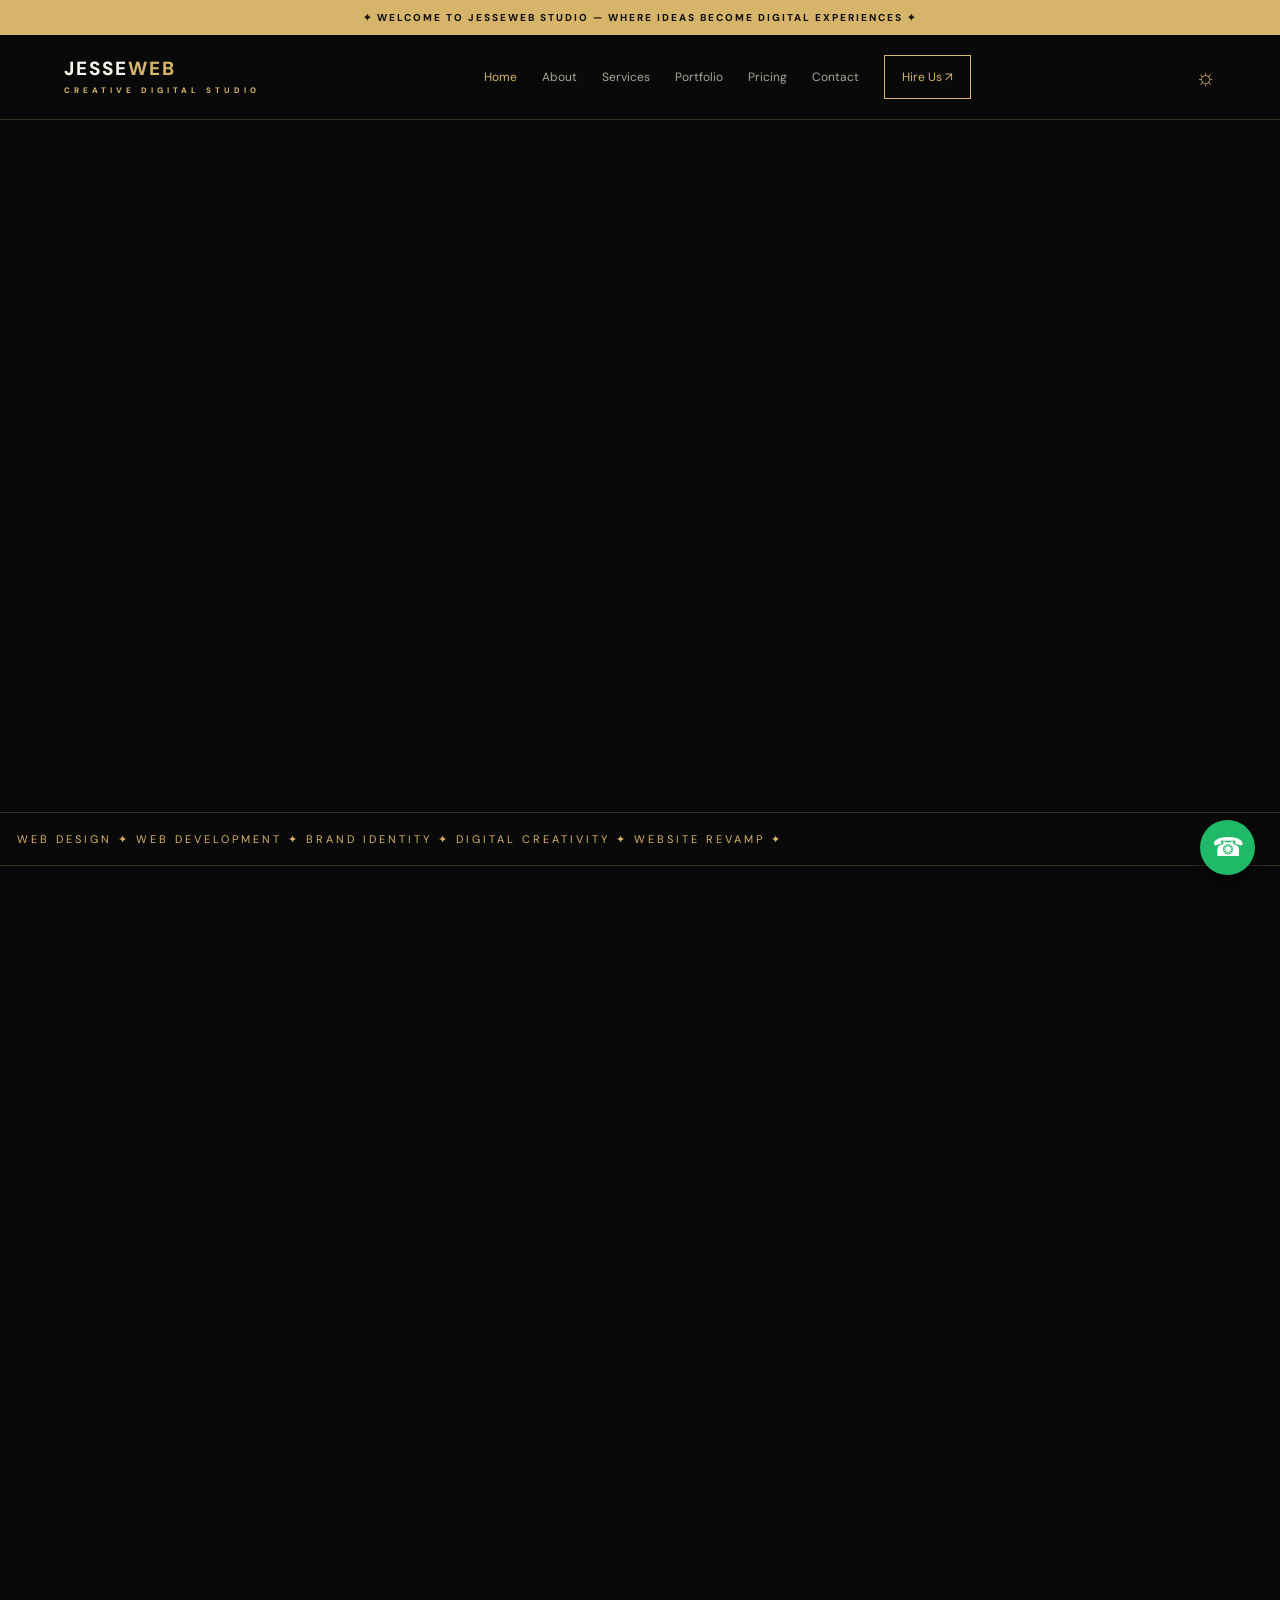
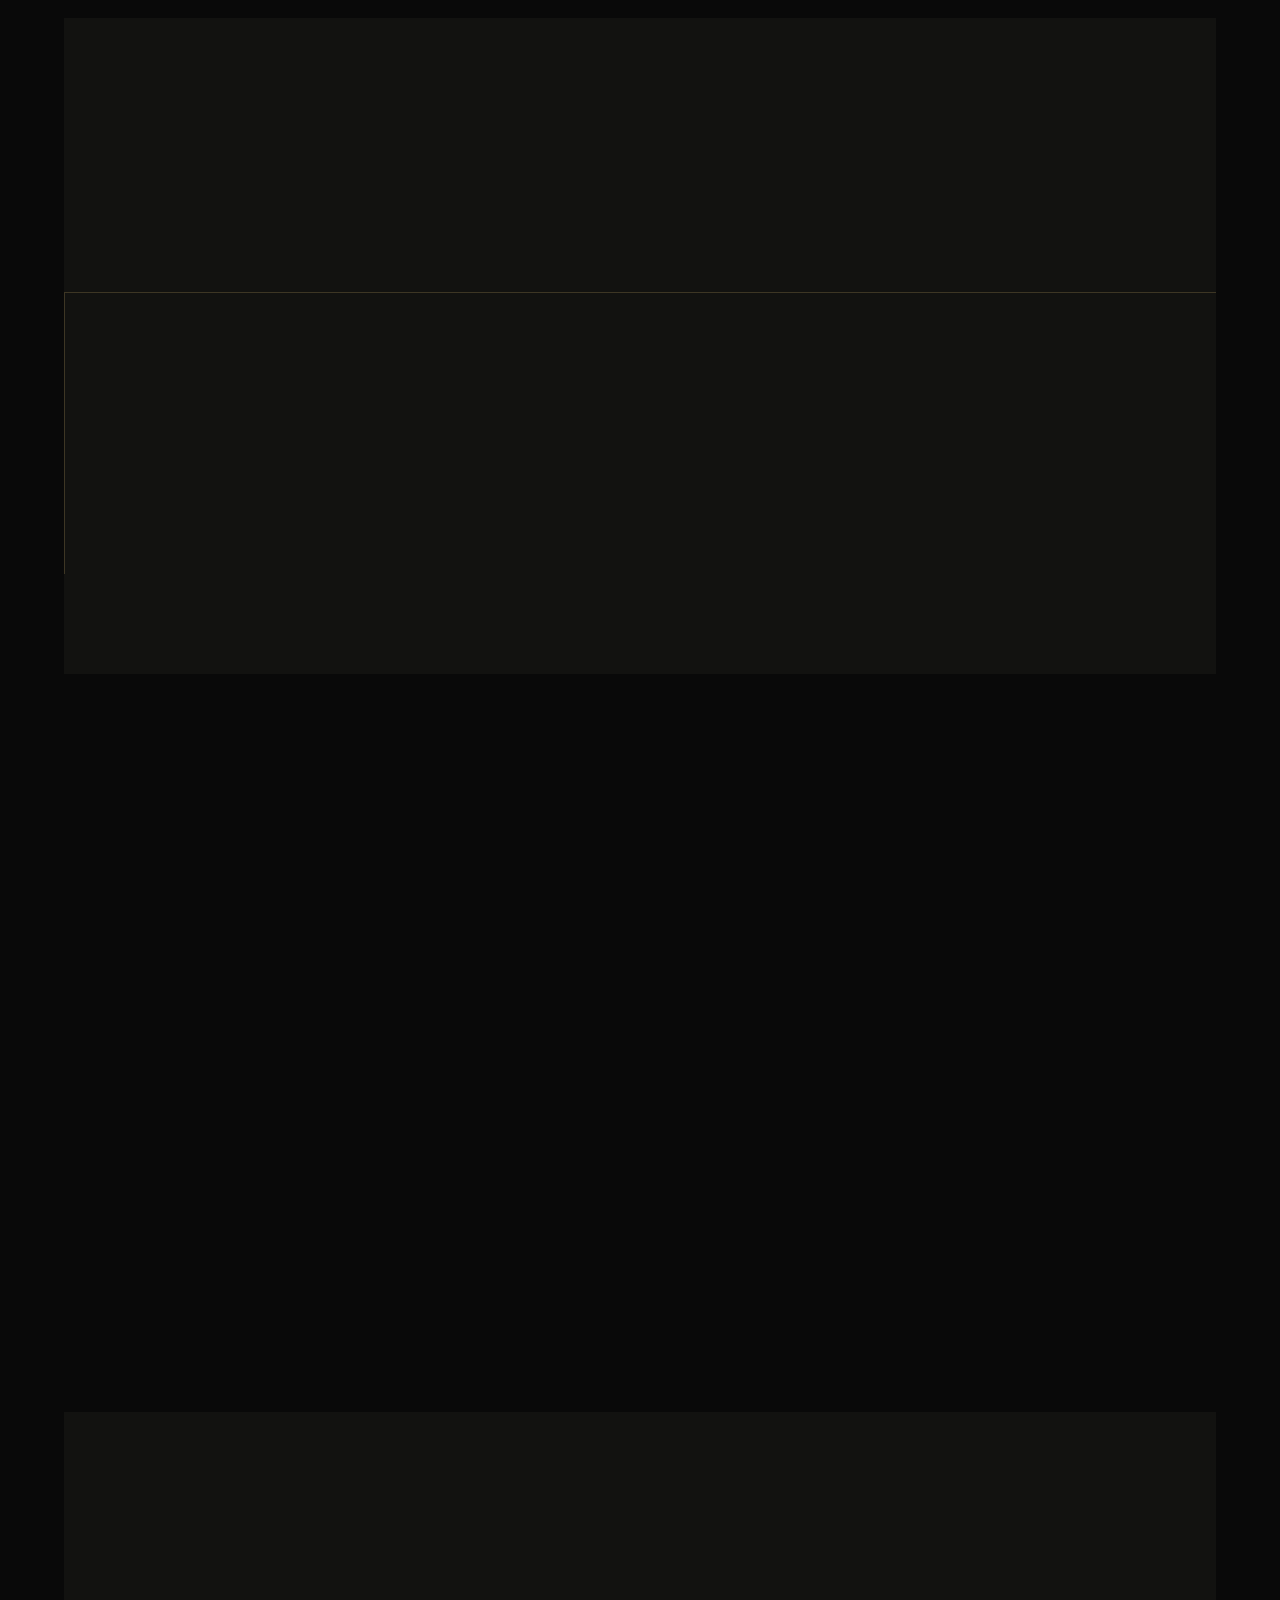
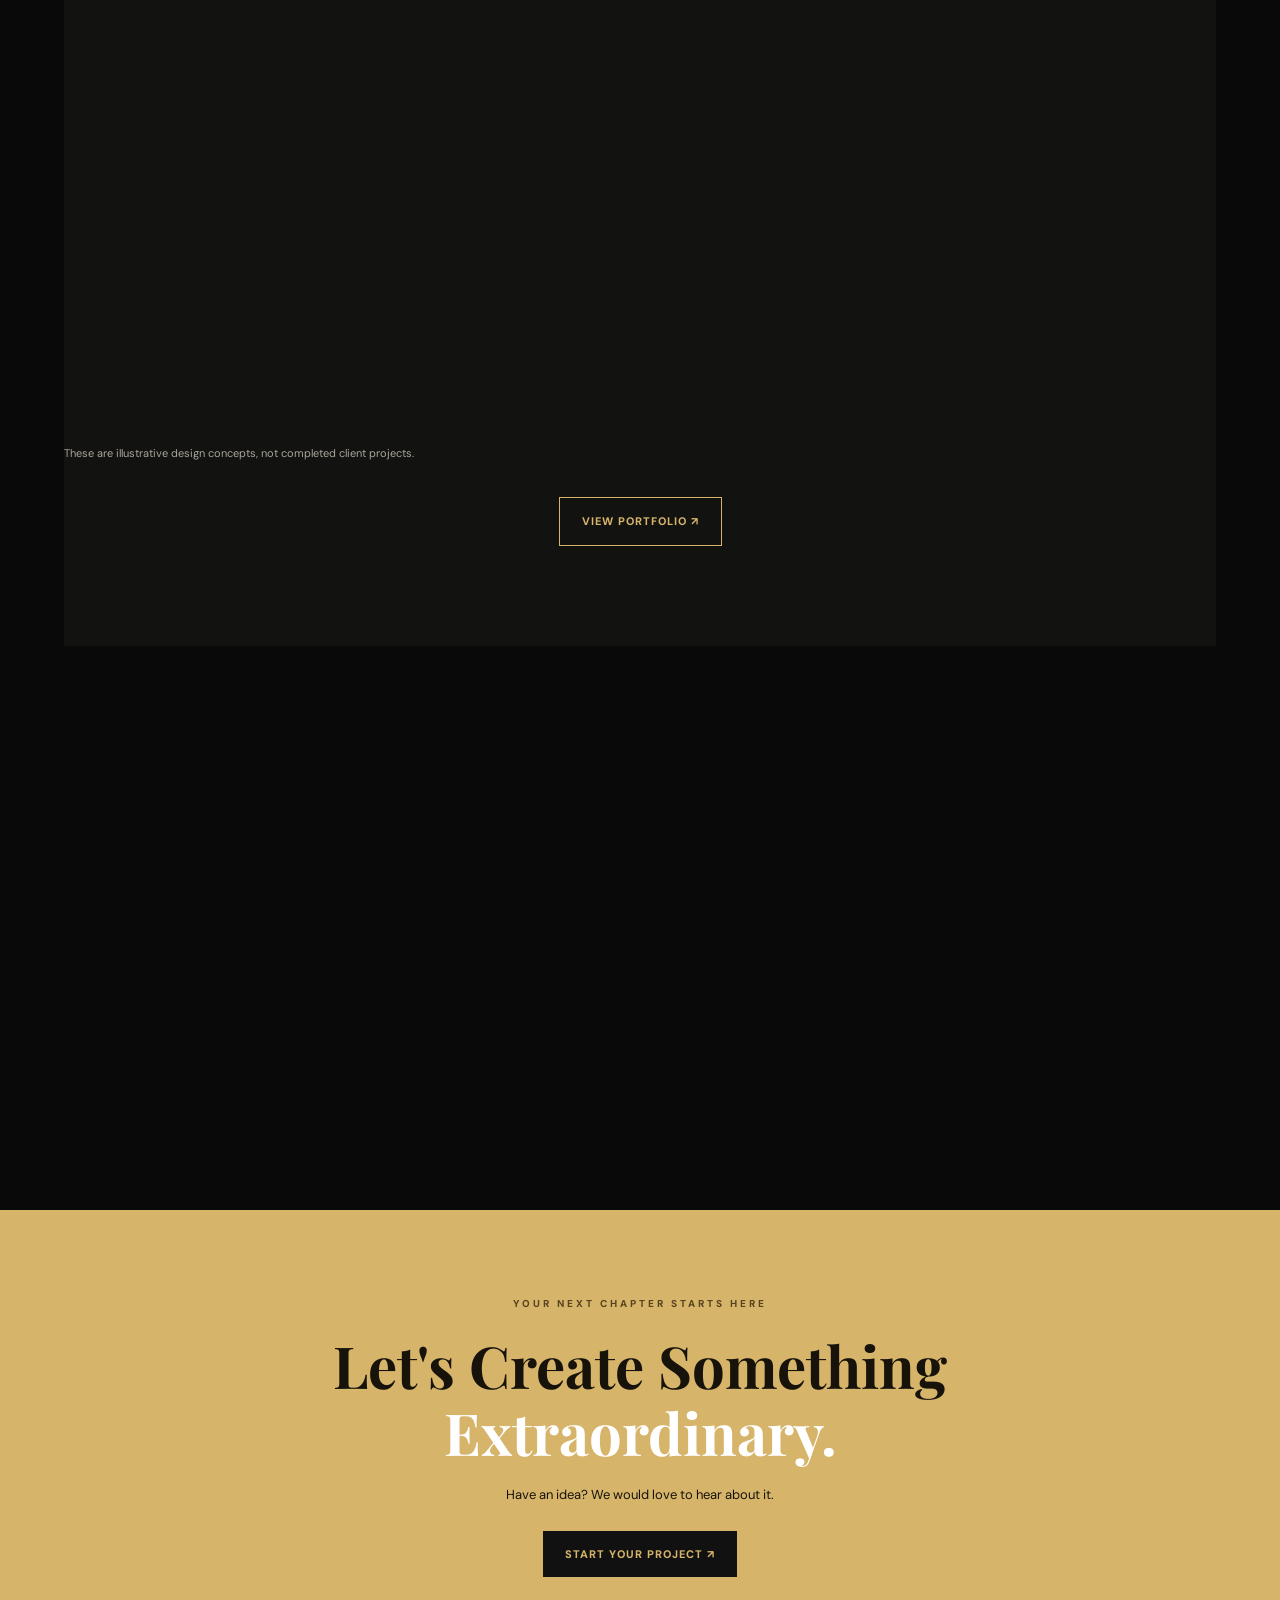
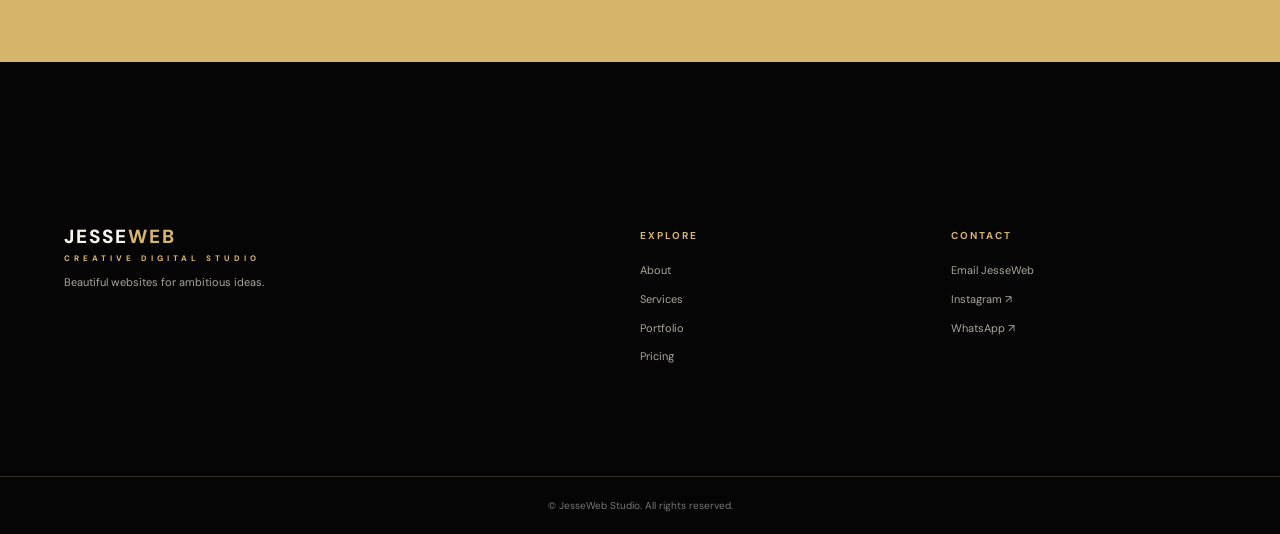
==== commit 172ae191: "Wrap HTML content in main tag" ====
--- a/index.html
+++ b/index.html
@@ -1,4 +1,4 @@
-
+<main>
 <!DOCTYPE html>
 <html lang="en">
 <head>
@@ -397,3 +397,4 @@
 
 </body>
 </html>
+</main>
--- a/style.css
+++ b/style.css
@@ -1,32 +1,15 @@
 
-/* =====================================
-   JESSEWEB STUDIO - PROFESSIONAL CSS
-===================================== */
+@import url('https://fonts.googleapis.com/css2?family=DM+Sans:wght@400;500;600;700;800&family=Playfair+Display:wght@600;700;800&display=swap');
 
 :root {
-    --bg: #090b18;
-    --surface: #111529;
-    --surface2: #171c33;
-    --text: #f7f7ff;
-    --muted: #a1a7bc;
-    --accent: #9270ff;
-    --accent2: #b69cff;
-    --border: rgba(255,255,255,.09);
-    --header: rgba(9,11,24,.88);
-    --shadow: 0 20px 70px rgba(0,0,0,.25);
-}
-
-body.light {
-    --bg: #f6f7fc;
-    --surface: #ffffff;
-    --surface2: #eeeff9;
-    --text: #17182b;
-    --muted: #646b7e;
-    --accent: #7048df;
-    --accent2: #8964f4;
-    --border: rgba(30,30,60,.12);
-    --header: rgba(246,247,252,.92);
-    --shadow: 0 20px 70px rgba(30,30,60,.09);
+    --black: #090909;
+    --surface: #121210;
+    --surface-light: #1b1915;
+    --gold: #d6b46a;
+    --gold-light: #f0d99f;
+    --white: #f8f5ed;
+    --muted: #aaa69b;
+    --line: rgba(214,180,106,.22);
 }
 
 * {
@@ -37,889 +20,730 @@
 
 html {
     scroll-behavior: smooth;
-    scroll-padding-top: 90px;
 }
 
 body {
-    background: var(--bg);
-    color: var(--text);
-    font-family: "DM Sans", sans-serif;
+    background: var(--black);
+    color: var(--white);
+    font-family: 'DM Sans', sans-serif;
     line-height: 1.7;
     overflow-x: hidden;
-    transition: background .3s, color .3s;
+    transition: .3s;
 }
 
 a {
+    color: inherit;
     text-decoration: none;
-    color: inherit;
-}
-
-button, input, textarea, select {
-    font: inherit;
 }
 
 button {
+    font-family: inherit;
     cursor: pointer;
 }
 
-img {
-    max-width: 100%;
-    display: block;
-}
-
-.container {
+.section {
     width: min(1160px, 90%);
     margin: auto;
-}
-
-.gradient-text {
-    background: linear-gradient(100deg, #a98cff, #e2d4ff);
-    -webkit-background-clip: text;
-    background-clip: text;
-    color: transparent;
-}
-
-.section {
-    padding: 105px 0;
-}
-
-.section-label {
-    color: var(--accent2);
-    text-transform: uppercase;
-    letter-spacing: 3px;
-    font-size: 12px;
+    padding-top: 100px;
+    padding-bottom: 100px;
+}
+
+/* ANNOUNCEMENT */
+
+.announcement {
+    background: var(--gold);
+    color: #111;
+    text-align: center;
+    padding: 9px;
+    font-size: 10px;
     font-weight: 800;
-    margin-bottom: 15px;
-}
-
-.section-heading {
-    max-width: 650px;
-    margin: 0 auto 55px;
-    text-align: center;
-}
-
-.section-heading h2 {
-    font-family: Manrope, sans-serif;
-    font-size: clamp(30px, 5vw, 46px);
-    line-height: 1.2;
-    margin-bottom: 18px;
-}
-
-.section-heading p {
-    color: var(--muted);
-}
-
-.btn {
-    display: inline-flex;
-    align-items: center;
-    justify-content: center;
-    gap: 10px;
-    padding: 14px 24px;
-    border: 1px solid transparent;
-    border-radius: 9px;
-    background: var(--accent);
-    color: white;
-    font-weight: 700;
-    font-size: 14px;
-    transition: .3s;
-}
-
-.btn:hover {
-    transform: translateY(-4px);
-    box-shadow: 0 12px 35px #9270ff55;
-    background: #a083ff;
-}
-
-.btn-outline {
-    border-color: var(--border);
-    background: transparent;
-    color: var(--text);
-}
-
-.btn-outline:hover {
-    border-color: var(--accent);
-    background: var(--surface);
-}
-
-/* NAVIGATION */
-
-header {
-    position: sticky;
-    top: 0;
-    z-index: 1000;
-    background: var(--header);
-    backdrop-filter: blur(20px);
-    border-bottom: 1px solid var(--border);
-}
-
-.navbar {
-    height: 82px;
+    letter-spacing: 2px;
+}
+
+/* HEADER */
+
+.header {
+    height: 85px;
+    padding: 0 5%;
     display: flex;
     justify-content: space-between;
     align-items: center;
+    border-bottom: 1px solid var(--line);
+    position: sticky;
+    top: 0;
+    z-index: 100;
+    background: var(--black);
 }
 
 .logo {
-    font-family: Manrope, sans-serif;
-    font-size: 22px;
+    color: var(--white);
+    font-size: 19px;
     font-weight: 800;
-    letter-spacing: -1px;
+    letter-spacing: 2px;
+    line-height: 1.1;
 }
 
 .logo span {
-    color: var(--accent2);
-}
-
-.nav-links {
+    color: var(--gold);
+}
+
+.logo small {
+    display: block;
+    font-size: 8px;
+    letter-spacing: 4px;
+    color: var(--gold);
+    margin-top: 6px;
+}
+
+nav {
     display: flex;
     align-items: center;
-    gap: 28px;
-}
-
-.nav-links a {
-    font-size: 13px;
-    font-weight: 600;
+    gap: 25px;
+}
+
+nav a {
+    font-size: 12px;
     color: var(--muted);
     transition: .3s;
 }
 
-.nav-links a:hover,
-.nav-links a.active {
-    color: var(--accent2);
-}
-
-.nav-actions {
-    display: flex;
-    gap: 12px;
+nav a:hover,
+nav a.active {
+    color: var(--gold);
+}
+
+.nav-button {
+    padding: 11px 17px;
+    border: 1px solid var(--gold);
+    color: var(--gold);
+}
+
+.theme-toggle,
+.menu-toggle {
+    background: transparent;
+    border: none;
+    color: var(--gold);
+    font-size: 23px;
+}
+
+.menu-toggle {
+    display: none;
+}
+
+/* HERO */
+
+.hero {
+    min-height: 650px;
+    width: min(1160px, 90%);
+    margin: auto;
+    display: grid;
+    grid-template-columns: 1fr 1fr;
+    gap: 45px;
     align-items: center;
-}
-
-.icon-btn {
-    width: 40px;
-    height: 40px;
-    border: 1px solid var(--border);
-    background: var(--surface);
-    color: var(--text);
-    border-radius: 9px;
-}
-
-.menu-btn {
-    display: none;
-}
-
-/* HERO */
-
-.hero {
-    position: relative;
-    min-height: 690px;
-    display: flex;
-    align-items: center;
-    overflow: hidden;
-    background:
-      radial-gradient(ellipse at 80% 35%, #7546e42d, transparent 38%),
-      radial-gradient(ellipse at 10% 90%, #4435a31c, transparent 40%);
-}
-
-.hero::before {
-    content: "";
-    position: absolute;
-    width: 480px;
-    height: 480px;
-    border: 1px solid #9270ff20;
-    border-radius: 50%;
-    right: -150px;
-    top: 100px;
-    box-shadow: 0 0 0 60px #9270ff08,
-                0 0 0 120px #9270ff05;
-}
-
-.hero-content {
-    position: relative;
-    z-index: 2;
-    padding: 90px 0;
-    max-width: 730px;
-    animation: heroEnter 1s ease both;
-}
-
-.availability {
-    display: inline-flex;
-    gap: 10px;
-    align-items: center;
-    padding: 8px 15px;
-    border: 1px solid var(--border);
-    border-radius: 50px;
-    background: var(--surface);
-    font-size: 12px;
-    color: var(--muted);
-    margin-bottom: 28px;
-}
-
-.dot {
-    width: 8px;
-    height: 8px;
-    background: #39d99a;
-    border-radius: 50%;
-    box-shadow: 0 0 12px #39d99a;
+    padding: 75px 0;
+}
+
+.eyebrow {
+    color: var(--gold);
+    font-size: 10px;
+    font-weight: 800;
+    letter-spacing: 3px;
+    margin-bottom: 20px;
 }
 
 .hero h1 {
-    font-family: Manrope, sans-serif;
-    font-size: clamp(43px, 7vw, 76px);
-    font-weight: 800;
-    letter-spacing: -3px;
+    font-family: 'Playfair Display', serif;
+    font-size: clamp(43px, 5vw, 68px);
     line-height: 1.12;
     margin-bottom: 25px;
 }
 
+.hero h1 span,
+.section-heading h2 span,
+.why-text h2 span,
+.final-cta h2 span {
+    color: var(--gold);
+}
+
 .hero-description {
     color: var(--muted);
-    max-width: 570px;
-    font-size: 16px;
-    margin-bottom: 35px;
+    font-size: 14px;
+    max-width: 480px;
+    margin-bottom: 30px;
 }
 
 .hero-buttons {
     display: flex;
     flex-wrap: wrap;
-    gap: 14px;
-}
-
-.hero-bottom {
+    gap: 15px;
+}
+
+.btn {
+    display: inline-block;
+    padding: 14px 22px;
+    font-size: 11px;
+    font-weight: 800;
+    letter-spacing: 1px;
+    transition: .3s;
+}
+
+.btn:hover {
+    transform: translateY(-4px);
+}
+
+.gold-btn {
+    background: var(--gold);
+    color: #111;
+}
+
+.gold-btn:hover {
+    background: var(--gold-light);
+}
+
+.outline-btn {
+    border: 1px solid var(--gold);
+    color: var(--gold);
+}
+
+.outline-btn:hover {
+    background: var(--gold);
+    color: #111;
+}
+
+.hero-stats {
     display: flex;
     gap: 45px;
-    margin-top: 65px;
-    flex-wrap: wrap;
-}
-
-.hero-stat strong {
-    display: block;
-    font-size: 22px;
-    font-family: Manrope;
-}
-
-.hero-stat span {
+    margin-top: 55px;
+}
+
+.hero-stats h3 {
+    color: var(--gold);
+    font-size: 25px;
+}
+
+.hero-stats p {
+    color: var(--muted);
+    font-size: 10px;
+}
+
+/* HERO VISUAL */
+
+.hero-visual {
+    min-height: 430px;
+    position: relative;
+    display: grid;
+    place-items: center;
+}
+
+.gold-circle {
+    position: absolute;
+    width: 400px;
+    height: 400px;
+    border: 1px solid var(--line);
+    border-radius: 50%;
+}
+
+.website-preview {
+    width: 85%;
+    max-width: 430px;
+    background: #211c13;
+    padding: 10px;
+    transform: rotate(3deg);
+    border: 1px solid var(--gold);
+    box-shadow: 0 30px 80px #0009;
+    z-index: 2;
+}
+
+.preview-top {
+    height: 28px;
+    display: flex;
+    gap: 5px;
+    align-items: center;
+    padding: 0 8px;
+}
+
+.preview-top span {
+    width: 7px;
+    height: 7px;
+    background: var(--gold);
+    border-radius: 50%;
+}
+
+.preview-top small {
+    margin-left: auto;
+    color: #aaa;
+    font-size: 9px;
+}
+
+.preview-content {
+    background: #e8d8b7;
+    color: #17130b;
+    min-height: 330px;
+    padding: 40px 30px;
+}
+
+.preview-content h3 {
     font-size: 12px;
+    letter-spacing: 3px;
+}
+
+.preview-content h2 {
+    font-family: 'Playfair Display', serif;
+    font-size: 55px;
+    line-height: .95;
+    margin: 35px 0 15px;
+}
+
+.preview-content h2 span {
+    color: #a27a32;
+}
+
+.preview-content p {
+    font-size: 11px;
+}
+
+.preview-content button {
+    background: #17130b;
+    color: white;
+    border: 0;
+    padding: 12px 17px;
+    margin-top: 25px;
+    font-size: 9px;
+}
+
+.floating-card {
+    position: absolute;
+    right: -5px;
+    top: 50px;
+    z-index: 3;
+    padding: 14px;
+    background: var(--surface-light);
+    border: 1px solid var(--line);
+    color: var(--gold);
+    font-size: 9px;
+    letter-spacing: 2px;
+    animation: float 4s ease-in-out infinite;
+}
+
+.second-card {
+    top: auto;
+    bottom: 45px;
+    left: -5px;
+    right: auto;
+    display: grid;
+    gap: 2px;
+}
+
+.second-card strong {
+    font-size: 23px;
+}
+
+.second-card small {
+    font-size: 8px;
+}
+
+/* MOVING STRIP */
+
+.moving-strip {
+    overflow: hidden;
+    white-space: nowrap;
+    border-block: 1px solid var(--line);
+    padding: 17px;
+    color: var(--gold);
+    font-size: 11px;
+    letter-spacing: 3px;
+}
+
+.moving-strip div {
+    display: inline-block;
+    animation: moveText 24s linear infinite;
+}
+
+/* SECTION HEADINGS */
+
+.section-heading {
+    margin-bottom: 45px;
+}
+
+.section-heading h2 {
+    font-family: 'Playfair Display', serif;
+    font-size: clamp(34px, 4vw, 50px);
+    line-height: 1.2;
+}
+
+.section-heading > p:last-child {
     color: var(--muted);
-}
-
-/* TRUST STRIP */
-
-.trust-strip {
-    border-top: 1px solid var(--border);
-    border-bottom: 1px solid var(--border);
-    padding: 25px 0;
-}
-
-.trust-inner {
+    margin-top: 10px;
+    font-size: 13px;
+}
+
+/* ABOUT */
+
+.about-columns {
+    display: grid;
+    grid-template-columns: 1fr 1fr;
+    gap: 80px;
+    align-items: center;
+}
+
+.about-decoration {
+    min-height: 350px;
+    background: linear-gradient(135deg, #352817, #11100d);
+    border: 1px solid var(--line);
     display: flex;
+    flex-direction: column;
+    align-items: center;
     justify-content: center;
-    flex-wrap: wrap;
-    gap: 35px;
+    color: var(--gold);
+}
+
+.big-letter {
+    font-family: 'Playfair Display', serif;
+    font-size: 170px;
+    line-height: 1;
+}
+
+.about-decoration p {
+    letter-spacing: 4px;
+    font-size: 12px;
+}
+
+.about-decoration small {
+    font-size: 9px;
+    letter-spacing: 3px;
+}
+
+.about-text {
     color: var(--muted);
     font-size: 13px;
-    font-weight: 700;
-}
-
-/* ABOUT */
-
-.about-grid {
+}
+
+.about-text p {
+    margin-bottom: 18px;
+}
+
+.text-link {
+    color: var(--gold);
+    font-size: 11px;
+    font-weight: 800;
+    display: inline-block;
+    margin-top: 15px;
+}
+
+/* SERVICES */
+
+.services-section,
+.portfolio-section {
+    background: var(--surface);
+}
+
+.service-grid {
+    display: grid;
+    grid-template-columns: repeat(4, 1fr);
+    border-left: 1px solid var(--line);
+    border-top: 1px solid var(--line);
+}
+
+.service-card {
+    padding: 28px 23px;
+    min-height: 280px;
+    border-right: 1px solid var(--line);
+    border-bottom: 1px solid var(--line);
+    position: relative;
+    transition: .3s;
+}
+
+.service-card:hover {
+    background: #211c13;
+    transform: translateY(-5px);
+}
+
+.service-card > span {
+    position: absolute;
+    right: 20px;
+    top: 20px;
+    color: var(--gold);
+    font-size: 10px;
+}
+
+.service-icon {
+    font-size: 32px;
+    color: var(--gold);
+    margin-bottom: 25px;
+}
+
+.service-card h3 {
+    font-family: 'Playfair Display', serif;
+    font-size: 20px;
+    margin-bottom: 12px;
+}
+
+.service-card p {
+    color: var(--muted);
+    font-size: 12px;
+}
+
+.service-card a {
+    display: inline-block;
+    margin-top: 20px;
+    color: var(--gold);
+    font-size: 10px;
+}
+
+/* WHY CHOOSE US */
+
+.why-section {
     display: grid;
     grid-template-columns: 1fr 1fr;
-    gap: 75px;
+    gap: 70px;
     align-items: center;
 }
 
-.about-visual {
-    position: relative;
-    min-height: 390px;
-    background: linear-gradient(140deg, #251c50, #11172e 65%);
-    border: 1px solid var(--border);
-    border-radius: 22px;
-    padding: 25px;
+.why-text h2 {
+    font-family: 'Playfair Display', serif;
+    font-size: 44px;
+    line-height: 1.2;
+}
+
+.why-text > p:not(.eyebrow) {
+    color: var(--muted);
+    font-size: 13px;
+    margin: 20px 0;
+}
+
+.why-text ul {
+    list-style: none;
+    color: var(--muted);
+    font-size: 12px;
+    margin-bottom: 25px;
+}
+
+.why-text li {
+    padding: 8px 0;
+    border-bottom: 1px solid var(--line);
+}
+
+.why-art {
+    min-height: 380px;
     display: grid;
     place-items: center;
-    overflow: hidden;
-}
-
-body.light .about-visual {
-    color: white;
-}
-
-.browser-window {
-    width: 100%;
-    max-width: 400px;
-    background: #11172a;
-    border: 1px solid #ffffff20;
-    border-radius: 12px;
-    padding: 12px;
-    box-shadow: 0 25px 60px #0008;
-    transform: rotate(-4deg);
-}
-
-.browser-top {
-    display: flex;
-    gap: 5px;
-    padding: 5px;
-    margin-bottom: 15px;
-}
-
-.browser-top i {
-    width: 8px;
-    height: 8px;
-    border-radius: 50%;
-    background: #ff7777;
-}
-
-.browser-top i:nth-child(2) {
-    background: #f6ca6a;
-}
-
-.browser-top i:nth-child(3) {
-    background: #58d6a0;
-}
-
-.browser-content {
-    background: linear-gradient(140deg,#26204e,#111c3b);
-    border-radius: 7px;
-    padding: 25px;
-    min-height: 220px;
-    color: white;
-}
-
-.browser-content h3 {
-    font-size: 24px;
-    line-height: 1.2;
-    margin: 20px 0;
-}
-
-.browser-line {
-    height: 6px;
-    background: #ffffff35;
-    border-radius: 10px;
-    margin: 10px 0;
+    background: radial-gradient(ellipse, #4a361c, #14110c 65%);
+}
+
+.why-art-inner {
+    width: 75%;
+    min-height: 300px;
+    background: #ddc99f;
+    color: #17130b;
+    padding: 45px 30px;
+    transform: rotate(-5deg);
+}
+
+.why-art-inner p,
+.why-art-inner small {
+    font-size: 9px;
+    letter-spacing: 3px;
+}
+
+.why-art-inner h2 {
+    font-family: 'Playfair Display', serif;
+    font-size: 55px;
+    line-height: .95;
+    margin: 25px 0;
+}
+
+.why-art-inner h2 span {
+    color: #a27a32;
+}
+
+.gold-line {
     width: 85%;
-}
-
-.browser-line.short {
-    width: 55%;
-}
-
-.about-content h2 {
-    font-family: Manrope;
-    font-size: clamp(30px, 4vw, 43px);
-    line-height: 1.2;
-    margin-bottom: 22px;
-}
-
-.about-content p {
-    color: var(--muted);
-    margin-bottom: 18px;
-}
-
-.check-list {
-    list-style: none;
-    margin: 25px 0 30px;
-}
-
-.check-list li {
-    margin: 12px 0;
-    font-size: 14px;
-}
-
-.check-list li::before {
-    content: "✓";
-    color: #a58aff;
-    margin-right: 12px;
-    font-weight: 900;
-}
-
-/* SERVICES */
-
-.services-grid {
+    height: 1px;
+    background: #a27a32;
+    margin-bottom: 20px;
+}
+
+/* PORTFOLIO */
+
+.portfolio-grid {
     display: grid;
-    grid-template-columns: repeat(3,1fr);
+    grid-template-columns: repeat(3, 1fr);
     gap: 22px;
 }
 
-.service-card {
-    background: var(--surface);
-    border: 1px solid var(--border);
-    padding: 30px;
-    border-radius: 15px;
-    transition: .35s;
-}
-
-.service-card:hover {
-    transform: translateY(-8px);
-    border-color: var(--accent);
-    box-shadow: var(--shadow);
-}
-
-.service-icon {
-    width: 54px;
-    height: 54px;
-    border-radius: 13px;
+.portfolio-art {
+    height: 290px;
     display: grid;
     place-items: center;
-    font-size: 25px;
-    background: #9270ff19;
-    margin-bottom: 23px;
-}
-
-.service-card h3 {
-    font-family: Manrope;
+    text-align: center;
+    margin-bottom: 18px;
+}
+
+.portfolio-art h2 {
+    font-family: 'Playfair Display', serif;
+    font-size: 39px;
+    line-height: 1;
+}
+
+.portfolio-art small {
+    font-family: 'DM Sans', sans-serif;
+    font-size: 9px;
+    letter-spacing: 4px;
+}
+
+.beauty {
+    background: #d9c9aa;
+    color: #211a12;
+}
+
+.interior {
+    background: #b9b7ac;
+    color: #24231e;
+}
+
+.restaurant {
+    background: #a44c31;
+    color: #fff1d9;
+}
+
+.portfolio-card h3 {
+    font-family: 'Playfair Display', serif;
     font-size: 18px;
-    margin-bottom: 12px;
-}
-
-.service-card p {
+}
+
+.portfolio-card p,
+.small-note {
     color: var(--muted);
-    font-size: 13px;
+    font-size: 11px;
+}
+
+.center {
+    text-align: center;
+    margin-top: 35px;
 }
 
 /* PROCESS */
-
-.process-section {
-    background: var(--surface);
-}
 
 .process-grid {
     display: grid;
-    grid-template-columns: repeat(4,1fr);
-    gap: 20px;
+    grid-template-columns: repeat(4, 1fr);
+    gap: 25px;
 }
 
 .process-card {
-    padding: 25px 20px;
-    border-left: 1px solid var(--border);
-}
-
-.process-number {
-    color: var(--accent2);
+    border-top: 1px solid var(--gold);
+    padding-top: 20px;
+}
+
+.process-card span {
+    color: var(--gold);
+    font-size: 12px;
+}
+
+.process-card h3 {
+    font-family: 'Playfair Display', serif;
+    font-size: 23px;
+    margin: 15px 0;
+}
+
+.process-card p {
+    color: var(--muted);
+    font-size: 12px;
+}
+
+/* CTA */
+
+.final-cta {
+    background: var(--gold);
+    color: #17130b;
+    text-align: center;
+}
+
+.final-cta .section {
+    padding-top: 85px;
+    padding-bottom: 85px;
+}
+
+.final-cta .eyebrow {
+    color: #57451f;
+}
+
+.final-cta h2 {
+    font-family: 'Playfair Display', serif;
+    font-size: clamp(36px, 5vw, 58px);
+    line-height: 1.15;
+}
+
+.final-cta h2 span {
+    color: white;
+}
+
+.final-cta p:not(.eyebrow) {
+    margin: 18px 0 25px;
     font-size: 13px;
-    font-weight: 800;
+}
+
+.dark-btn {
+    background: #111;
+    color: var(--gold);
+}
+
+/* FOOTER */
+
+.footer {
+    background: #050505;
+    padding-top: 65px;
+}
+
+.footer-grid {
+    display: grid;
+    grid-template-columns: 2fr 1fr 1fr;
+    gap: 45px;
+}
+
+.footer-grid h4 {
+    color: var(--gold);
+    font-size: 10px;
     letter-spacing: 2px;
-}
-
-.process-card h3 {
-    margin: 15px 0 10px;
-}
-
-.process-card p {
-    font-size: 13px;
+    margin-bottom: 17px;
+}
+
+.footer-grid p,
+.footer-grid a:not(.logo) {
+    display: block;
     color: var(--muted);
-}
-
-/* PORTFOLIO */
-
-.portfolio-grid {
-    display: grid;
-    grid-template-columns: repeat(3,1fr);
-    gap: 24px;
-}
-
-.project-card {
-    background: var(--surface);
-    border: 1px solid var(--border);
-    border-radius: 15px;
-    padding: 13px;
-    transition: .35s;
-}
-
-.project-card:hover {
-    transform: translateY(-8px);
-    border-color: var(--accent);
-}
-
-.project-art {
-    min-height: 205px;
-    border-radius: 10px;
+    font-size: 11px;
+    margin: 10px 0;
+}
+
+.footer-bottom {
+    border-top: 1px solid var(--line);
+    padding: 20px 5%;
+    text-align: center;
+    color: #777;
+    font-size: 10px;
+}
+
+/* WHATSAPP */
+
+.whatsapp-button {
+    position: fixed;
+    bottom: 25px;
+    right: 25px;
+    width: 55px;
+    height: 55px;
+    border-radius: 50%;
     display: grid;
     place-items: center;
-    overflow: hidden;
-    padding: 20px;
+    background: #20b968;
     color: white;
-}
-
-.project-art.coffee {
-    background: linear-gradient(140deg,#613b2b,#171017);
-}
-
-.project-art.beauty {
-    background: linear-gradient(140deg,#853b68,#2d173e);
-}
-
-.project-art.fashion {
-    background: linear-gradient(140deg,#3a476b,#121c35);
-}
-
-.mockup {
-    width: 85%;
-    padding: 16px;
-    background: #ffffff17;
-    border: 1px solid #ffffff40;
-    border-radius: 9px;
-    text-align: center;
-    backdrop-filter: blur(10px);
-}
-
-.mockup h3 {
-    font-family: Manrope;
-    font-size: 25px;
-    margin: 12px 0;
-}
-
-.mockup small {
-    font-size: 10px;
-    letter-spacing: 2px;
-}
-
-.project-info {
-    padding: 18px 8px 10px;
-}
-
-.project-info h3 {
-    margin-bottom: 5px;
-}
-
-.project-info p {
-    font-size: 13px;
-    color: var(--muted);
-}
-
-.project-tag {
-    display: inline-block;
-    color: var(--accent2);
-    font-size: 11px;
-    margin-top: 12px;
-    background: #9270ff16;
-    padding: 5px 10px;
-    border-radius: 30px;
-}
-
-/* WHY CHOOSE US */
-
-.why-grid {
-    display: grid;
-    grid-template-columns: repeat(3,1fr);
-    gap: 20px;
-}
-
-.why-card {
-    padding: 27px;
-    background: var(--surface);
-    border: 1px solid var(--border);
-    border-radius: 13px;
-}
-
-.why-card h3 {
-    margin: 12px 0;
-}
-
-.why-card p {
-    color: var(--muted);
-    font-size: 13px;
-}
-
-/* PRICING */
-
-.pricing-grid {
-    display: grid;
-    grid-template-columns: repeat(3,1fr);
-    gap: 22px;
-}
-
-.price-card {
-    background: var(--surface);
-    border: 1px solid var(--border);
-    border-radius: 16px;
-    padding: 32px 25px;
-    position: relative;
-}
-
-.price-card.featured {
-    border-color: var(--accent);
-    box-shadow: 0 0 35px #9270ff18;
-}
-
-.popular {
-    position: absolute;
-    right: 15px;
-    top: 15px;
-    background: var(--accent);
-    color: white;
-    padding: 5px 10px;
-    font-size: 10px;
-    border-radius: 20px;
-}
-
-.price-card h3 {
-    font-family: Manrope;
-}
-
-.price-card .price {
     font-size: 26px;
-    color: var(--accent2);
-    font-weight: 800;
-    margin: 17px 0;
-}
-
-.price-card > p {
-    color: var(--muted);
-    font-size: 13px;
-    min-height: 45px;
-}
-
-.price-card ul {
-    list-style: none;
-    padding: 22px 0;
-    border-top: 1px solid var(--border);
-    margin-top: 22px;
-}
-
-.price-card li {
-    font-size: 13px;
-    margin: 12px 0;
-    color: var(--muted);
-}
-
-.price-card li::before {
-    content: "✓";
-    color: #a58aff;
-    margin-right: 10px;
-}
-
-.price-card .btn {
-    width: 100%;
-}
-
-/* FAQ */
-
-.faq-list {
-    max-width: 760px;
-    margin: auto;
-}
-
-.faq-item {
-    border-bottom: 1px solid var(--border);
-}
-
-.faq-question {
-    width: 100%;
-    border: none;
-    background: none;
-    color: var(--text);
-    display: flex;
-    justify-content: space-between;
-    padding: 22px 0;
-    font-weight: 700;
-    text-align: left;
-}
-
-.faq-answer {
-    color: var(--muted);
-    font-size: 14px;
-    padding: 0 0 20px;
-    display: none;
-}
-
-.faq-item.open .faq-answer {
-    display: block;
-}
-
-.faq-item.open .faq-question span {
-    transform: rotate(45deg);
-}
-
-/* CONTACT */
-
-.contact-section {
-    background:
-      radial-gradient(ellipse at 50% 0%,#9270ff30,transparent 65%),
-      var(--surface);
-    border-top: 1px solid var(--border);
-    border-bottom: 1px solid var(--border);
-}
-
-.contact-grid {
-    display: grid;
-    grid-template-columns: .8fr 1.2fr;
-    gap: 65px;
-    align-items: start;
-}
-
-.contact-info h2 {
-    font-family: Manrope;
-    font-size: clamp(32px,4vw,44px);
-    line-height: 1.2;
-    margin-bottom: 20px;
-}
-
-.contact-info > p {
-    color: var(--muted);
-    margin-bottom: 30px;
-}
-
-.contact-method {
-    display: flex;
-    align-items: center;
-    gap: 15px;
-    margin: 22px 0;
-}
-
-.contact-icon {
-    width: 48px;
-    height: 48px;
-    display: grid;
-    place-items: center;
-    border-radius: 12px;
-    background: #9270ff20;
-    font-size: 21px;
-}
-
-.contact-method small {
-    color: var(--muted);
-    display: block;
-}
-
-.contact-method a {
-    font-size: 13px;
-    font-weight: 700;
-    overflow-wrap: anywhere;
-}
-
-.contact-form {
-    padding: 32px;
-    border: 1px solid var(--border);
-    border-radius: 17px;
-    background: var(--bg);
-}
-
-.contact-form h3 {
-    font-family: Manrope;
-    font-size: 23px;
-    margin-bottom: 5px;
-}
-
-.contact-form > p {
-    color: var(--muted);
-    font-size: 13px;
-    margin-bottom: 25px;
-}
-
-.form-group {
-    margin-bottom: 18px;
-}
-
-.form-group label {
-    display: block;
-    font-size: 12px;
-    font-weight: 700;
-    margin-bottom: 8px;
-}
-
-.form-group input,
-.form-group textarea,
-.form-group select {
-    width: 100%;
-    background: var(--surface);
-    color: var(--text);
-    border: 1px solid var(--border);
-    border-radius: 8px;
-    padding: 13px 14px;
-    outline: none;
-}
-
-.form-group input:focus,
-.form-group textarea:focus,
-.form-group select:focus {
-    border-color: var(--accent);
-}
-
-.form-group textarea {
-    min-height: 120px;
-    resize: vertical;
-}
-
-.contact-form .btn {
-    width: 100%;
-}
-
-.form-note {
-    color: var(--muted);
-    font-size: 11px;
-    margin-top: 12px;
-    text-align: center;
-}
-
-/* FOOTER */
-
-footer {
-    padding: 65px 0 25px;
-}
-
-.footer-grid {
-    display: grid;
-    grid-template-columns: 1.5fr 1fr 1fr 1fr;
-    gap: 35px;
-    padding-bottom: 45px;
-}
-
-.footer-brand p {
-    color: var(--muted);
-    font-size: 13px;
-    margin-top: 15px;
-    max-width: 280px;
-}
-
-.footer-column h4 {
-    margin-bottom: 17px;
-    font-size: 14px;
-}
-
-.footer-column a {
-    display: block;
-    color: var(--muted);
-    font-size: 13px;
-    margin: 10px 0;
-    transition: .2s;
-}
-
-.footer-column a:hover {
-    color: var(--accent2);
-}
-
-.footer-bottom {
-    border-top: 1px solid var(--border);
-    padding-top: 23px;
-    display: flex;
-    justify-content: space-between;
-    flex-wrap: wrap;
-    gap: 12px;
-    color: var(--muted);
-    font-size: 12px;
-}
-
-/* FLOATING WHATSAPP */
-
-.whatsapp-float {
-    position: fixed;
-    right: 24px;
-    bottom: 24px;
-    width: 58px;
-    height: 58px;
-    display: grid;
-    place-items: center;
-    background: #20c76b;
-    color: white;
-    border-radius: 50%;
-    font-size: 28px;
-    box-shadow: 0 8px 30px #20c76b55;
-    z-index: 900;
+    z-index: 150;
+    box-shadow: 0 8px 25px #0008;
     transition: .3s;
 }
 
-.whatsapp-float:hover {
+.whatsapp-button:hover {
     transform: scale(1.1);
 }
 
@@ -927,7 +751,7 @@
 
 .reveal {
     opacity: 0;
-    transform: translateY(30px);
+    transform: translateY(25px);
     transition: opacity .8s ease, transform .8s ease;
 }
 
@@ -936,153 +760,680 @@
     transform: translateY(0);
 }
 
-@keyframes heroEnter {
-    from {
-        opacity: 0;
-        transform: translateY(30px);
-    }
-
-    to {
-        opacity: 1;
-        transform: translateY(0);
-    }
-}
-
-@media(prefers-reduced-motion: reduce) {
-    *, *::before, *::after {
-        scroll-behavior: auto !important;
-        animation-duration: .01ms !important;
-        transition-duration: .01ms !important;
-    }
-}
-
-/* TABLET */
-
-@media(max-width: 950px) {
-    .nav-links {
-        gap: 15px;
-    }
-
-    .nav-links a {
-        font-size: 12px;
-    }
-
-    .about-grid {
-        gap: 35px;
-    }
-
-    .footer-grid {
-        grid-template-columns: 1fr 1fr;
-    }
+@keyframes float {
+    0%, 100% { transform: translateY(0); }
+    50% { transform: translateY(-12px); }
+}
+
+@keyframes moveText {
+    from { transform: translateX(0); }
+    to { transform: translateX(-50%); }
+}
+
+/* LIGHT MODE */
+
+body.light-mode {
+    --black: #f5f1e8;
+    --surface: #e9e2d3;
+    --surface-light: #fffaf0;
+    --white: #17140e;
+    --muted: #665f52;
+    --line: rgba(120,91,39,.25);
+}
+
+.light-mode .header {
+    background: #f5f1e8;
+}
+
+.light-mode .footer {
+    background: #17140e;
+}
+
+.light-mode .footer .logo {
+    color: white;
+}
+
+.light-mode .service-card:hover {
+    background: #ded3bd;
 }
 
 /* MOBILE */
 
-@media(max-width: 760px) {
-    .navbar {
+@media (max-width: 900px) {
+    nav {
+        gap: 13px;
+    }
+
+    nav a {
+        font-size: 10px;
+    }
+
+    .service-grid {
+        grid-template-columns: repeat(2, 1fr);
+    }
+}
+
+@media (max-width: 700px) {
+    .header {
         height: 72px;
     }
 
-    .menu-btn {
+    .menu-toggle {
         display: block;
-    }
-
-    .nav-links {
+        margin-left: auto;
+        margin-right: 15px;
+    }
+
+    nav {
         display: none;
         position: absolute;
         top: 72px;
         left: 0;
         width: 100%;
         background: var(--surface);
-        border-bottom: 1px solid var(--border);
-        padding: 25px 5%;
         flex-direction: column;
-        align-items: flex-start;
-        gap: 18px;
-    }
-
-    .nav-links.open {
+        padding: 20px;
+        gap: 0;
+    }
+
+    nav.show {
         display: flex;
     }
 
-    .nav-links a {
-        font-size: 15px;
-    }
-
-    .nav-actions .nav-hire {
-        display: none;
+    nav a {
+        width: 100%;
+        padding: 12px;
+        font-size: 13px;
+        border-bottom: 1px solid var(--line);
+    }
+
+    .hero,
+    .about-columns,
+    .why-section {
+        grid-template-columns: 1fr;
     }
 
     .hero {
-        min-height: 600px;
+        padding-top: 55px;
     }
 
     .hero h1 {
-        letter-spacing: -2px;
-    }
-
-    .about-grid,
-    .contact-grid {
+        font-size: 44px;
+    }
+
+    .hero-visual {
+        min-height: 370px;
+    }
+
+    .gold-circle {
+        width: 310px;
+        height: 310px;
+    }
+
+    .portfolio-grid {
         grid-template-columns: 1fr;
     }
 
-    .services-grid,
-    .portfolio-grid,
-    .pricing-grid,
-    .why-grid {
-        grid-template-columns: repeat(2,1fr);
-    }
-
     .process-grid {
-        grid-template-columns: repeat(2,1fr);
-    }
-
-    .contact-grid {
-        gap: 35px;
-    }
-}
-
-/* SMALL MOBILE */
-
-@media(max-width: 520px) {
-    .container {
-        width: 90%;
-    }
-
-    .section {
-        padding: 75px 0;
-    }
-
-    .hero h1 {
-        font-size: 45px;
-    }
-
-    .hero-bottom {
-        gap: 25px;
-    }
-
-    .services-grid,
-    .portfolio-grid,
-    .pricing-grid,
-    .why-grid,
-    .process-grid {
-        grid-template-columns: 1fr;
-    }
-
-    .about-visual {
-        min-height: 290px;
-    }
-
-    .contact-form {
-        padding: 23px 17px;
+        grid-template-columns: repeat(2, 1fr);
     }
 
     .footer-grid {
         grid-template-columns: 1fr 1fr;
+    }
+
+    .about-columns {
+        gap: 35px;
+    }
+
+    .why-text h2 {
+        font-size: 38px;
+    }
+
+    .section {
+        padding-top: 70px;
+        padding-bottom: 70px;
+    }
+}
+
+@media (max-width: 420px) {
+    .service-grid,
+    .process-grid,
+    .footer-grid {
+        grid-template-columns: 1fr;
+    }
+
+    .hero-stats {
         gap: 25px;
     }
 
-    .footer-bottom {
-        flex-direction: column;
-    }
-}
+    .hero h1 {
+        font-size: 38px;
+    }
+
+    .preview-content h2 {
+        font-size: 45px;
+    }
+}
+
+@media (prefers-reduced-motion: reduce) {
+    *,
+    *::before,
+    *::after {
+        animation-duration: .01ms !important;
+        transition-duration: .01ms !important;
+    }
+
+    .reveal {
+        opacity: 1;
+        transform: none;
+    }
+}
+
+
+/* =========================================
+   JESSEWEB STUDIO - ADDITIONAL PAGE STYLES
+========================================= */
+
+.gold-text {
+  color: #d6ad55;
+}
+
+.page-hero {
+  padding: 110px 8% 95px;
+  text-align: center;
+  background:
+    radial-gradient(ellipse at 50% 0%, rgba(214,173,85,.15), transparent 60%),
+    var(--background, #090909);
+}
+
+.page-hero h1 {
+  max-width: 950px;
+  margin: 20px auto;
+  font-size: clamp(2.5rem, 6vw, 5.3rem);
+  line-height: 1.08;
+}
+
+.page-hero p {
+  max-width: 700px;
+  margin: 0 auto 30px;
+  line-height: 1.9;
+  opacity: .8;
+}
+
+.about-story-grid {
+  display: grid;
+  grid-template-columns: 1fr 1fr;
+  align-items: center;
+  gap: 55px;
+}
+
+.about-story-grid h2,
+.contact-info h2 {
+  font-size: clamp(2rem, 4vw, 3.5rem);
+  line-height: 1.15;
+}
+
+.about-story-grid p,
+.contact-info > p {
+  line-height: 1.9;
+  opacity: .8;
+}
+
+.about-highlight {
+  min-height: 360px;
+  padding: 35px;
+  display: flex;
+  align-items: center;
+  border: 1px solid rgba(214,173,85,.45);
+  border-radius: 18px;
+  background:
+    radial-gradient(circle at 80% 20%, rgba(214,173,85,.22), transparent 45%),
+    linear-gradient(135deg, #191919, #080808);
+}
+
+.about-highlight-inner h3 {
+  font-size: clamp(1.8rem, 4vw, 3rem);
+  line-height: 1.35;
+}
+
+.about-highlight-inner p {
+  color: #ddd;
+}
+
+.value-grid,
+.extra-price-grid {
+  display: grid;
+  grid-template-columns: repeat(4, 1fr);
+  gap: 20px;
+}
+
+.value-grid .service-card,
+.extra-price-grid .service-card {
+  padding: 28px;
+}
+
+.card-number {
+  display: block;
+  color: #d6ad55;
+  font-size: .8rem;
+  font-weight: 800;
+  letter-spacing: 2px;
+  margin-bottom: 18px;
+}
+
+.about-cta,
+.pricing-note {
+  text-align: center;
+  padding: 65px 30px;
+  border: 1px solid rgba(214,173,85,.3);
+  border-radius: 20px;
+  background: linear-gradient(135deg, rgba(214,173,85,.10), rgba(214,173,85,.02));
+}
+
+.about-cta h2,
+.pricing-note h2 {
+  font-size: clamp(2rem, 4vw, 3.4rem);
+}
+
+.about-cta p,
+.pricing-note p {
+  max-width: 680px;
+  margin: 15px auto 25px;
+  line-height: 1.8;
+  opacity: .8;
+}
+
+.process-grid {
+  display: grid;
+  grid-template-columns: repeat(4, 1fr);
+  gap: 20px;
+}
+
+.process-card {
+  padding: 28px;
+  border: 1px solid rgba(214,173,85,.25);
+  border-radius: 14px;
+  background: rgba(255,255,255,.025);
+  transition: transform .3s ease, border-color .3s ease;
+}
+
+.process-card:hover {
+  transform: translateY(-7px);
+  border-color: #d6ad55;
+}
+
+.process-card > span {
+  color: #d6ad55;
+  font-size: 2rem;
+  font-weight: 800;
+}
+
+.process-card p {
+  line-height: 1.7;
+  opacity: .75;
+}
+
+/* PORTFOLIO CONCEPT CARDS */
+
+.portfolio-info {
+  padding: 23px;
+}
+
+.portfolio-info h3 {
+  margin: 10px 0;
+}
+
+.portfolio-info p {
+  line-height: 1.7;
+  opacity: .8;
+}
+
+.portfolio-art {
+  min-height: 230px;
+  padding: 25px;
+  display: flex;
+  flex-direction: column;
+  justify-content: center;
+  align-items: center;
+  text-align: center;
+  gap: 12px;
+  overflow: hidden;
+  position: relative;
+}
+
+.portfolio-art strong {
+  font-size: clamp(1.5rem, 3vw, 2.5rem);
+  letter-spacing: 3px;
+}
+
+.portfolio-art span,
+.portfolio-art small {
+  letter-spacing: 2px;
+  font-size: .75rem;
+}
+
+.portfolio-art.beauty {
+  background: linear-gradient(135deg, #542e3a, #c08b83, #211319);
+  color: white;
+}
+
+.portfolio-art.interior {
+  background: linear-gradient(135deg, #8a765d, #d7c5a4, #30291f);
+  color: #17130f;
+}
+
+.portfolio-art.restaurant {
+  background: linear-gradient(135deg, #56251a, #c18b42, #1b100c);
+  color: white;
+}
+
+.portfolio-art.tech {
+  background: linear-gradient(135deg, #111b35, #315b83, #090d17);
+  color: white;
+}
+
+.portfolio-art.shop {
+  background: linear-gradient(135deg, #a17b3b, #ead8a9, #342716);
+  color: #17120a;
+}
+
+.portfolio-art.personal {
+  background: linear-gradient(135deg, #252525, #786044, #090909);
+  color: white;
+}
+
+/* PRICING */
+
+.price-grid {
+  display: grid;
+  grid-template-columns: repeat(3, 1fr);
+  align-items: stretch;
+  gap: 25px;
+}
+
+.price-card {
+  position: relative;
+  padding: 35px 28px;
+  border: 1px solid rgba(214,173,85,.35);
+  border-radius: 18px;
+  background: rgba(255,255,255,.025);
+  display: flex;
+  flex-direction: column;
+  transition: transform .3s ease, box-shadow .3s ease;
+}
+
+.price-card:hover {
+  transform: translateY(-8px);
+  box-shadow: 0 18px 45px rgba(0,0,0,.25);
+}
+
+.featured-price {
+  border: 2px solid #d6ad55;
+  background: linear-gradient(160deg, rgba(214,173,85,.13), rgba(255,255,255,.025));
+}
+
+.price-ribbon {
+  position: absolute;
+  top: -13px;
+  right: 20px;
+  padding: 7px 13px;
+  border-radius: 30px;
+  background: #d6ad55;
+  color: #111;
+  font-size: .7rem;
+  font-weight: 800;
+  letter-spacing: 1px;
+}
+
+.price-card h2 {
+  font-size: 1.7rem;
+  margin: 17px 0 5px;
+}
+
+.price-amount {
+  color: #d6ad55;
+  font-size: 1.8rem;
+  font-weight: 800;
+  margin: 15px 0;
+}
+
+.price-description {
+  line-height: 1.7;
+  opacity: .8;
+  min-height: 75px;
+}
+
+.price-card ul {
+  list-style: none;
+  padding: 0;
+  margin: 20px 0 30px;
+  flex: 1;
+}
+
+.price-card li {
+  padding: 11px 0;
+  border-bottom: 1px solid rgba(150,150,150,.15);
+  line-height: 1.5;
+}
+
+.price-card li::before {
+  content: "✓";
+  color: #d6ad55;
+  font-weight: bold;
+  margin-right: 10px;
+}
+
+.price-card .btn {
+  text-align: center;
+}
+
+.extra-price-grid strong {
+  color: #d6ad55;
+  display: block;
+  margin-top: 15px;
+}
+
+/* CONTACT PAGE */
+
+.contact-layout {
+  display: grid;
+  grid-template-columns: .9fr 1.1fr;
+  gap: 55px;
+  align-items: start;
+}
+
+.contact-method {
+  display: flex;
+  align-items: center;
+  gap: 17px;
+  padding: 18px 0;
+  border-bottom: 1px solid rgba(150,150,150,.2);
+}
+
+.contact-icon {
+  width: 48px;
+  height: 48px;
+  display: grid;
+  place-items: center;
+  flex-shrink: 0;
+  border: 1px solid rgba(214,173,85,.55);
+  border-radius: 50%;
+  color: #d6ad55;
+  font-size: 1.3rem;
+}
+
+.contact-method h3 {
+  margin: 0 0 5px;
+}
+
+.contact-method a {
+  color: inherit;
+  text-decoration: none;
+  overflow-wrap: anywhere;
+}
+
+.contact-method a:hover {
+  color: #d6ad55;
+}
+
+.contact-note {
+  margin-top: 30px;
+  padding: 22px;
+  border-left: 3px solid #d6ad55;
+  background: rgba(214,173,85,.07);
+}
+
+.contact-note p {
+  line-height: 1.7;
+}
+
+.contact-form {
+  display: flex;
+  flex-direction: column;
+  gap: 12px;
+  padding: 35px;
+  border: 1px solid rgba(214,173,85,.35);
+  border-radius: 18px;
+  background: rgba(255,255,255,.025);
+}
+
+.contact-form h2 {
+  margin: 5px 0 15px;
+  font-size: 2rem;
+}
+
+.contact-form label {
+  margin-top: 9px;
+  font-weight: 600;
+}
+
+.contact-form input,
+.contact-form select,
+.contact-form textarea {
+  width: 100%;
+  padding: 14px 15px;
+  border: 1px solid rgba(160,160,160,.35);
+  border-radius: 8px;
+  background: #151515;
+  color: #fff;
+  font: inherit;
+  outline: none;
+}
+
+.contact-form input:focus,
+.contact-form select:focus,
+.contact-form textarea:focus {
+  border-color: #d6ad55;
+  box-shadow: 0 0 0 3px rgba(214,173,85,.12);
+}
+
+.contact-form textarea {
+  resize: vertical;
+  min-height: 130px;
+}
+
+.contact-form button {
+  margin-top: 15px;
+  cursor: pointer;
+  font: inherit;
+}
+
+.form-note,
+.form-feedback {
+  font-size: .85rem;
+  line-height: 1.6;
+  opacity: .75;
+}
+
+.form-feedback {
+  color: #d6ad55;
+}
+
+/* LIGHT MODE SUPPORT */
+
+body.light-mode .page-hero {
+  background: #f5f1e8;
+}
+
+body.light-mode .about-highlight {
+  background: linear-gradient(135deg, #eee2c9, #fffaf0);
+  color: #181818;
+}
+
+body.light-mode .about-highlight-inner p {
+  color: #333;
+}
+
+body.light-mode .service-card,
+body.light-mode .process-card,
+body.light-mode .price-card,
+body.light-mode .contact-form {
+  background: rgba(0,0,0,.035);
+}
+
+body.light-mode .contact-form input,
+body.light-mode .contact-form select,
+body.light-mode .contact-form textarea {
+  background: #fff;
+  color: #171717;
+  border-color: #c9bda7;
+}
+
+body.light-mode .about-cta,
+body.light-mode .pricing-note {
+  background: rgba(214,173,85,.12);
+}
+
+/* RESPONSIVE DESIGN */
+
+@media (max-width: 950px) {
+  .value-grid,
+  .extra-price-grid {
+    grid-template-columns: repeat(2, 1fr);
+  }
+
+  .process-grid {
+    grid-template-columns: repeat(2, 1fr);
+  }
+
+  .price-grid {
+    grid-template-columns: 1fr 1fr;
+  }
+
+  .contact-layout {
+    grid-template-columns: 1fr;
+  }
+}
+
+@media (max-width: 700px) {
+  .page-hero {
+    padding: 75px 6% 65px;
+  }
+
+  .about-story-grid {
+    grid-template-columns: 1fr;
+    gap: 30px;
+  }
+
+  .value-grid,
+  .extra-price-grid,
+  .process-grid,
+  .price-grid {
+    grid-template-columns: 1fr;
+  }
+
+  .contact-form {
+    padding: 23px 18px;
+  }
+
+  .about-highlight {
+    min-height: 290px;
+  }
+
+  .portfolio-art {
+    min-height: 190px;
+  }
+}
+
+
